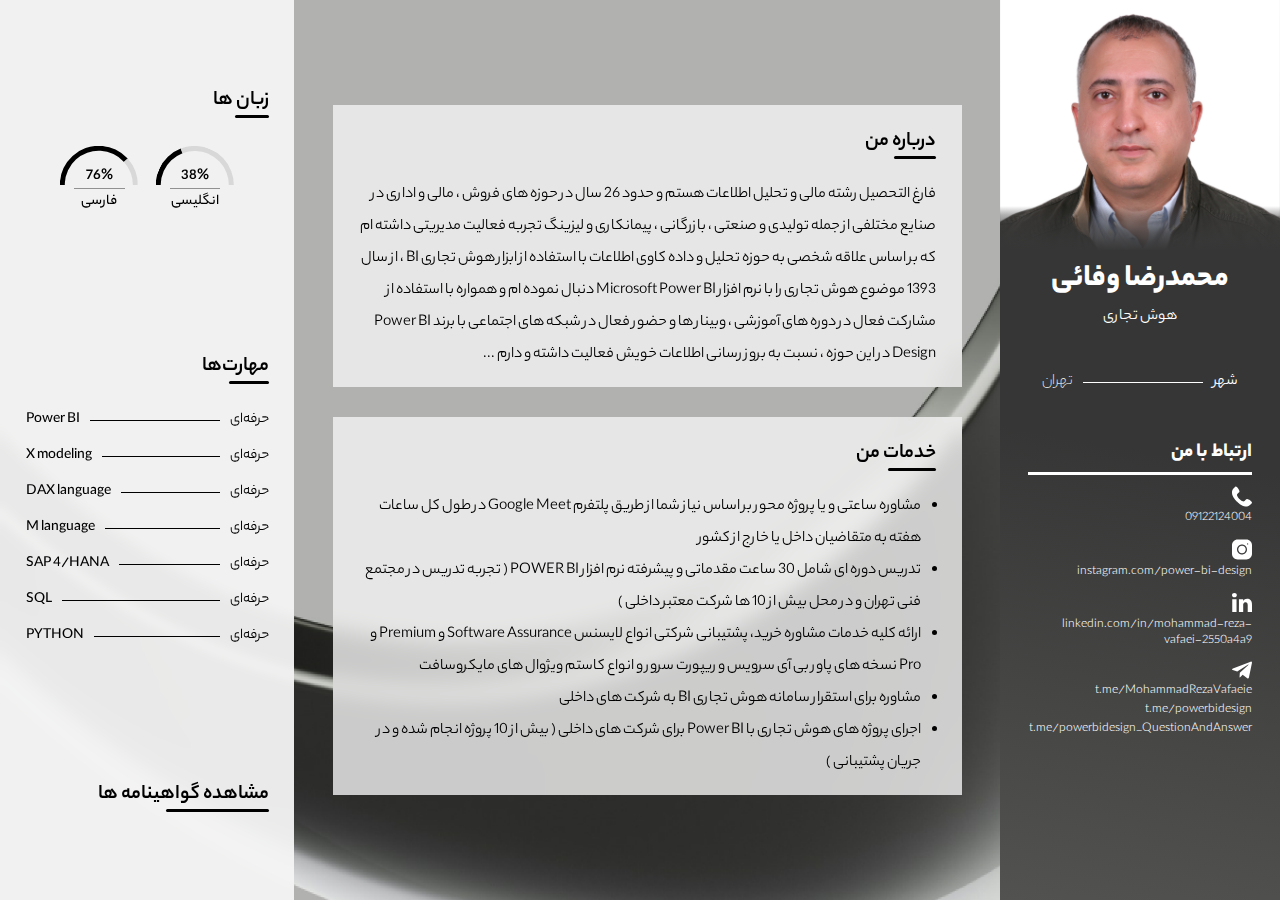
==== aboutMe.html @ 7fb60a0d "add certificates page" ====
<!DOCTYPE html>
<html lang="fa-IR" dir="rtl">

<head>
    <meta charset="UTF-8">
    <meta name="viewport" content="width=device-width, initial-scale=1.0">
    <title>Resume</title>
    <link rel="stylesheet" href="/assets/css/main.min.css">
    <script src="https://cdnjs.cloudflare.com/ajax/libs/jquery/3.2.1/jquery.min.js"></script>
</head>

<script>
    $(document).ready(function () {
        $(".progress").each(function () {
            var $bar = $(this).find(".bar");
            var $val = $(this).find("span");
            var perc = parseInt($val.text(), 10);

            $({ p: 0 }).animate({ p: perc }, {
                duration: 1000,
                easing: "swing",
                step: function (p) {
                    $bar.css({
                        transform: "rotate(" + (45 + (p * 1.8)) + "deg)", // 100%=180° so: ° = % * 1.8
                        // 45 is to add the needed rotation to have the green borders at the bottom
                    });
                    $val.text(p | 0);
                }
            });
        });
    });
</script>

<body class="resumeBody">
    <section class="personal">
        <div class="personal__image">
            <div class="imageShade"></div>
        </div>
        <div class="personal__body">
            <div class="personal__name">
                <h1>محمدرضا وفائی</h1>
                <p>هوش تجاری</p>
            </div>
            <div class="personal__info">
                <div>
                    <p>شهر</p>
                    <div class="devider"></div>
                    <p class="font-thin">تهران</p>
                </div>
                <!-- <div>
                    <p>سن</p>
                    <div class="devider"></div>
                    <p class="font-thin">47</p>
                </div> -->
            </div>
            <div class="personal__skills">
                <h3 class="titles">مهارت‌ها</h3>
                <div class="personal__skills__items">
                    <div class="personal__skills__skill">
                        <p>حرفه‌ای</p>
                        <div class="devider"></div>
                        <p class="font-medium">Power BI</p>
                    </div>
                    <div class="personal__skills__skill">
                        <p>حرفه‌ای</p>
                        <div class="devider"></div>
                        <p class="font-medium">X modeling</p>
                    </div>
                    <div class="personal__skills__skill">
                        <p>حرفه‌ای</p>
                        <div class="devider"></div>
                        <p class="font-medium">DAX language</p>
                    </div>
                    <div class="personal__skills__skill">
                        <p>حرفه‌ای</p>
                        <div class="devider"></div>
                        <p class="font-medium">M language</p>
                    </div>
                    <div class="personal__skills__skill">
                        <p>حرفه‌ای</p>
                        <div class="devider"></div>
                        <p class="font-medium">SAP 4/HANA</p>
                    </div>
                    <div class="personal__skills__skill">
                        <p>حرفه‌ای</p>
                        <div class="devider"></div>
                        <p class="font-medium">SQL</p>
                    </div>
                    <div class="personal__skills__skill">
                        <p>حرفه‌ای</p>
                        <div class="devider"></div>
                        <p class="font-medium">PYTHON</p>
                    </div>
                </div>
            </div>
            <div class="personal__contact">
                <h2>ارتباط با من</h2>
                <div class="personal__contact__devider"></div>
                <div class="personal__contact__contents">
                    <div>
                        <svg xmlns="http://www.w3.org/2000/svg" fill="none" height="23" viewBox="0 0 23 23" width="23">
                            <path
                                d="m17.5627 14.359c-1.5833-.144-2.4469 2.0155-3.5984 2.5914-1.8711 1.0078-5.32555-2.5914-5.32555-2.5914s-3.59837-3.4553-2.73476-5.32684c.71967-1.15175 2.87869-2.01556 2.73476-3.59921-.14394-1.43968-3.3105-6.62253-4.89379-5.182846-3.454436 3.167296-3.74230551 4.463006-3.74230551 7.054436-.14393449 4.46296 5.61346551 10.07776 5.61346551 10.07776.57574.5759 5.61348 5.7587 10.07548 5.6148 2.5908 0 3.8862-.288 7.0528-3.7432 1.4393-1.5837-3.5984-4.751-5.1817-4.8949z"
                                fill="#fff" />
                        </svg>
                        <a href="#">09122124004</a>
                    </div>
                    <div>
                        <svg xmlns="http://www.w3.org/2000/svg" fill="none" height="25" viewBox="0 0 25 25" width="25">
                            <g fill="#fff">
                                <path
                                    d="m15.8146 9.18543c1.8305 1.83057 1.8305 4.79857 0 6.62917-1.8306 1.8305-4.7986 1.8305-6.62917 0-1.83057-1.8306-1.83057-4.7986 0-6.62917s4.79857-1.83057 6.62917 0z" />
                                <path
                                    d="m17.9687 0h-10.93745c-3.87727 0-7.03125 3.15398-7.03125 7.03125v10.93745c0 3.8773 3.15398 7.0313 7.03125 7.0313h10.93745c3.8773 0 7.0313-3.154 7.0313-7.0313v-10.93745c0-3.87727-3.154-7.03125-7.0313-7.03125zm-5.4687 18.75c-3.4462 0-6.25-2.803-6.25-6.25 0-3.44695 2.8038-6.25 6.25-6.25s6.25 2.80305 6.25 6.25c0 3.447-2.8038 6.25-6.25 6.25zm7.0312-12.5c-.4314 0-.7812-.34981-.7812-.78125 0-.43154.3498-.78125.7812-.78125.4315 0 .7813.34971.7813.78125 0 .43144-.3498.78125-.7813.78125z" />
                            </g>
                        </svg>
                        <a href="instagram.com/power-bi-design">instagram.com/power-bi-design</a>
                    </div>
                    <div>
                        <svg xmlns="http://www.w3.org/2000/svg" width="26" height="25" viewBox="0 0 26 25" fill="none">
                            <path
                                d="M0 2.90404C0 2.06227 0.292801 1.36783 0.878378 0.820707C1.46396 0.273561 2.22523 0 3.16216 0C4.08238 0 4.82689 0.269343 5.39575 0.808081C5.98133 1.36364 6.27413 2.08753 6.27413 2.9798C6.27413 3.78788 5.98971 4.46126 5.42085 5C4.83527 5.55556 4.06564 5.83333 3.11197 5.83333H3.08687C2.16666 5.83333 1.42214 5.55556 0.853282 5C0.284419 4.44444 0 3.74578 0 2.90404ZM0.326255 25V8.13131H5.89768V25H0.326255ZM8.98456 25H14.556V15.5808C14.556 14.9916 14.6229 14.537 14.7568 14.2172C14.991 13.6448 15.3465 13.1608 15.8234 12.7652C16.3002 12.3695 16.8983 12.1717 17.6178 12.1717C19.4916 12.1717 20.4286 13.4428 20.4286 15.9848V25H26V15.3283C26 12.8367 25.4144 10.947 24.2432 9.65909C23.0721 8.37121 21.5245 7.72727 19.6004 7.72727C17.4421 7.72727 15.7606 8.66162 14.556 10.5303V10.5808H14.5309L14.556 10.5303V8.13131H8.98456C9.01801 8.67003 9.03475 10.3451 9.03475 13.1566C9.03475 15.968 9.01801 19.9158 8.98456 25Z"
                                fill="white" />
                        </svg>
                        <a
                            href="linkedin.com/in/mohammad-reza-vafaei-2550a4a9">linkedin.com/in/mohammad-reza-vafaei-2550a4a9</a>
                    </div>
                    <div>
                        <svg xmlns="http://www.w3.org/2000/svg" width="26" height="22" viewBox="0 0 26 22" fill="none">
                            <path
                                d="M24.245 0.144655L1.21404 9.1051C-0.357732 9.74205 -0.348639 10.6267 0.925665 11.0212L6.83864 12.8822L20.5196 4.17338C21.1664 3.77628 21.7575 3.9899 21.2717 4.42501L10.1874 14.5178H10.1848L10.1874 14.5191L9.77955 20.6684C10.3771 20.6684 10.6408 20.3918 10.9759 20.0655L13.848 17.2477L19.822 21.6998C20.9235 22.3118 21.7146 21.9973 21.9887 20.671L25.9103 2.02403C26.3117 0.400219 25.2959 -0.335018 24.245 0.144655Z"
                                fill="white" />
                        </svg>
                        <a href="t.me/MohammadRezaVafaeie">t.me/MohammadRezaVafaeie</a>
                        <a href="t.me/powerbidesign">t.me/powerbidesign</a>
                        <a href="t.me/powerbidesign_QuestionAndAnswer">t.me/powerbidesign_QuestionAndAnswer</a>
                    </div>
                </div>
            </div>
        </div>
    </section>


    <section class="aboutBox">
        <div class="aboutBox__langs" id="mobileAboutLang">
            <h3 class="titles">زبان ها</h3>
            <div class="aboutBox__langs__diagram">
                <div class="progress">
                    <div class="barOverflow">
                        <div class="bar"></div>
                    </div>
                    <span>100</span>%
                    <div class="language">
                        <div class="devider"></div>
                        <p>فارسی</p>
                    </div>
                </div>
                <div class="progress">
                    <div class="barOverflow">
                        <div class="bar"></div>
                    </div>
                    <span>50</span>%
                    <div class="language">
                        <div class="devider"></div>
                        <p>انگلیسی</p>
                    </div>
                </div>
            </div>
        </div>
        <div class="aboutBox__aboutMe">
            <h3 class="titles">درباره من</h3>
            <p>فارغ التحصیل رشته مالی و تحلیل اطلاعات هستم و حدود 26 سال در حوزه های فروش ، مالی و اداری در صنایع مختلفی
                از جمله تولیدی و صنعتی ، بازرگانی ، پیمانکاری و لیزینگ تجربه فعالیت مدیریتی داشته ام که بر اساس علاقه
                شخصی به حوزه تحلیل و داده کاوی اطلاعات با استفاده از ابزار هوش تجاری BI ، از سال 1393 موضوع هوش تجاری را
                با نرم افزار Microsoft Power BI دنبال نموده ام و همواره با استفاده از مشارکت فعال در دوره های آموزشی ،
                وبینار ها و حضور فعال در شبکه های اجتماعی با برند Power BI Design در این حوزه ، نسبت به بروز رسانی
                اطلاعات خویش فعالیت داشته و دارم ...</p>
        </div>
        <div class="aboutBox__services">
            <h3 class="titles">خدمات من</h3>
            <ul>
                <li> مشاوره ساعتی و یا پروژه محور بر اساس نیاز شما از طریق پلتفرم Google Meet در طول کل ساعات هفته به
                    متقاضیان داخل یا خارج از کشور</li>
                <li>تدریس دوره ای شامل 30 ساعت مقدماتی و پیشرفته نرم افزار POWER BI ( تجربه تدریس در مجتمع فنی تهران و
                    در محل بیش از 10 ها شرکت معتبر داخلی )</li>
                <li>ارائه کلیه خدمات مشاوره خرید، پشتیبانی شرکتی انواع لایسنس Software Assurance و Premium و Pro نسخه
                    های پاور بی آی سرویس و ریپورت سرور و انواع کاستم ویژوال های مایکروسافت</li>
                <li>مشاوره برای استقرار سامانه هوش تجاری BI به شرکت های داخلی</li>
                <li> اجرای پروژه های هوش تجاری با Power BI برای شرکت های داخلی ( بیش از 10 پروژه انجام شده و در جریان
                    پشتیبانی )</li>
            </ul>

        </div>

        <div class="aboutBox__langs">
            <h3 class="titles">زبان ها</h3>
            <div class="aboutBox__langs__diagram">
                <div class="progress">
                    <div class="barOverflow">
                        <div class="bar"></div>
                    </div>
                    <span>100</span>%
                    <div class="language">
                        <div class="devider"></div>
                        <p>فارسی</p>
                    </div>
                </div>
                <div class="progress">
                    <div class="barOverflow">
                        <div class="bar"></div>
                    </div>
                    <span>50</span>%
                    <div class="language">
                        <div class="devider"></div>
                        <p>انگلیسی</p>
                    </div>
                </div>
            </div>
            <h3 class="titles certificates"><a href="/certificates.html">مشاهده گواهینامه ها </a></h3>
        </div>
    </section>

    <section class="leftBox">
        <div class="leftBox__langs">
            <h3 class="titles">زبان ها</h3>
            <div class="leftBox__langs__diagram">
                <div class="progress">
                    <div class="barOverflow">
                        <div class="bar"></div>
                    </div>
                    <span>100</span>%
                    <div class="language">
                        <div class="devider"></div>
                        <p>فارسی</p>
                    </div>
                </div>
                <div class="progress">
                    <div class="barOverflow">
                        <div class="bar"></div>
                    </div>
                    <span>50</span>%
                    <div class="language">
                        <div class="devider"></div>
                        <p>انگلیسی</p>
                    </div>
                </div>
            </div>
        </div>
        <div class="leftBox__skills">
            <h3 class="titles">مهارت‌ها</h3>
            <div class="leftBox__skills__items">
                <div class="leftBox__skills__skill">
                    <p>حرفه‌ای</p>
                    <div class="devider"></div>
                    <p class="font-medium">Power BI</p>
                </div>
                <div class="leftBox__skills__skill">
                    <p>حرفه‌ای</p>
                    <div class="devider"></div>
                    <p class="font-medium">X modeling</p>
                </div>
                <div class="leftBox__skills__skill">
                    <p>حرفه‌ای</p>
                    <div class="devider"></div>
                    <p class="font-medium">DAX language</p>
                </div>
                <div class="leftBox__skills__skill">
                    <p>حرفه‌ای</p>
                    <div class="devider"></div>
                    <p class="font-medium">M language</p>
                </div>
                <div class="leftBox__skills__skill">
                    <p>حرفه‌ای</p>
                    <div class="devider"></div>
                    <p class="font-medium">SAP 4/HANA</p>
                </div>
                <div class="leftBox__skills__skill">
                    <p>حرفه‌ای</p>
                    <div class="devider"></div>
                    <p class="font-medium">SQL</p>
                </div>
                <div class="leftBox__skills__skill">
                    <p>حرفه‌ای</p>
                    <div class="devider"></div>
                    <p class="font-medium">PYTHON</p>
                </div>
            </div>
        </div>
        <div class="leftBox__certificates">
            <h3 class="titles certificates"><a href="/certificates.html">مشاهده گواهینامه ها </a></h3>
        </div>
    </section>

    <section class="mobileFooter">
        <div class="mobileFooter__certificates">
            <h3 class="titles certificates"><a href="/certificates.html">مشاهده گواهینامه ها </a></h3>
        </div>
        <div class="mobileFooter__contact">
            <h2>ارتباط با من</h2>
            <div class="mobileFooter__contact__devider"></div>
            <div class="mobileFooter__contact__contents">
                <div>
                    <svg xmlns="http://www.w3.org/2000/svg" fill="none" height="23" viewBox="0 0 23 23" width="23">
                        <path
                            d="m17.5627 14.359c-1.5833-.144-2.4469 2.0155-3.5984 2.5914-1.8711 1.0078-5.32555-2.5914-5.32555-2.5914s-3.59837-3.4553-2.73476-5.32684c.71967-1.15175 2.87869-2.01556 2.73476-3.59921-.14394-1.43968-3.3105-6.62253-4.89379-5.182846-3.454436 3.167296-3.74230551 4.463006-3.74230551 7.054436-.14393449 4.46296 5.61346551 10.07776 5.61346551 10.07776.57574.5759 5.61348 5.7587 10.07548 5.6148 2.5908 0 3.8862-.288 7.0528-3.7432 1.4393-1.5837-3.5984-4.751-5.1817-4.8949z"
                            fill="#fff" />
                    </svg>
                    <a href="#">09122124004</a>
                </div>
                <div>
                    <svg xmlns="http://www.w3.org/2000/svg" fill="none" height="25" viewBox="0 0 25 25" width="25">
                        <g fill="#fff">
                            <path
                                d="m15.8146 9.18543c1.8305 1.83057 1.8305 4.79857 0 6.62917-1.8306 1.8305-4.7986 1.8305-6.62917 0-1.83057-1.8306-1.83057-4.7986 0-6.62917s4.79857-1.83057 6.62917 0z" />
                            <path
                                d="m17.9687 0h-10.93745c-3.87727 0-7.03125 3.15398-7.03125 7.03125v10.93745c0 3.8773 3.15398 7.0313 7.03125 7.0313h10.93745c3.8773 0 7.0313-3.154 7.0313-7.0313v-10.93745c0-3.87727-3.154-7.03125-7.0313-7.03125zm-5.4687 18.75c-3.4462 0-6.25-2.803-6.25-6.25 0-3.44695 2.8038-6.25 6.25-6.25s6.25 2.80305 6.25 6.25c0 3.447-2.8038 6.25-6.25 6.25zm7.0312-12.5c-.4314 0-.7812-.34981-.7812-.78125 0-.43154.3498-.78125.7812-.78125.4315 0 .7813.34971.7813.78125 0 .43144-.3498.78125-.7813.78125z" />
                        </g>
                    </svg>
                    <a href="instagram.com/power-bi-design">instagram.com/power-bi-design</a>
                </div>
                <div>
                    <svg xmlns="http://www.w3.org/2000/svg" width="26" height="25" viewBox="0 0 26 25" fill="none">
                        <path
                            d="M0 2.90404C0 2.06227 0.292801 1.36783 0.878378 0.820707C1.46396 0.273561 2.22523 0 3.16216 0C4.08238 0 4.82689 0.269343 5.39575 0.808081C5.98133 1.36364 6.27413 2.08753 6.27413 2.9798C6.27413 3.78788 5.98971 4.46126 5.42085 5C4.83527 5.55556 4.06564 5.83333 3.11197 5.83333H3.08687C2.16666 5.83333 1.42214 5.55556 0.853282 5C0.284419 4.44444 0 3.74578 0 2.90404ZM0.326255 25V8.13131H5.89768V25H0.326255ZM8.98456 25H14.556V15.5808C14.556 14.9916 14.6229 14.537 14.7568 14.2172C14.991 13.6448 15.3465 13.1608 15.8234 12.7652C16.3002 12.3695 16.8983 12.1717 17.6178 12.1717C19.4916 12.1717 20.4286 13.4428 20.4286 15.9848V25H26V15.3283C26 12.8367 25.4144 10.947 24.2432 9.65909C23.0721 8.37121 21.5245 7.72727 19.6004 7.72727C17.4421 7.72727 15.7606 8.66162 14.556 10.5303V10.5808H14.5309L14.556 10.5303V8.13131H8.98456C9.01801 8.67003 9.03475 10.3451 9.03475 13.1566C9.03475 15.968 9.01801 19.9158 8.98456 25Z"
                            fill="white" />
                    </svg>
                    <a
                        href="linkedin.com/in/mohammad-reza-vafaei-2550a4a9">linkedin.com/in/mohammad-reza-vafaei-2550a4a9</a>
                </div>
                <div>
                    <svg xmlns="http://www.w3.org/2000/svg" width="26" height="22" viewBox="0 0 26 22" fill="none">
                        <path
                            d="M24.245 0.144655L1.21404 9.1051C-0.357732 9.74205 -0.348639 10.6267 0.925665 11.0212L6.83864 12.8822L20.5196 4.17338C21.1664 3.77628 21.7575 3.9899 21.2717 4.42501L10.1874 14.5178H10.1848L10.1874 14.5191L9.77955 20.6684C10.3771 20.6684 10.6408 20.3918 10.9759 20.0655L13.848 17.2477L19.822 21.6998C20.9235 22.3118 21.7146 21.9973 21.9887 20.671L25.9103 2.02403C26.3117 0.400219 25.2959 -0.335018 24.245 0.144655Z"
                            fill="white" />
                    </svg>
                    <a href="t.me/MohammadRezaVafaeie">t.me/MohammadRezaVafaeie</a>
                    <a href="t.me/powerbidesign">t.me/powerbidesign</a>
                    <a href="t.me/powerbidesign_QuestionAndAnswer">t.me/powerbidesign_QuestionAndAnswer</a>
                </div>
            </div>
        </div>
    </section>
</body>

</html>
---- assets/css/main.min.css ----
body {
  margin: 0;
  font-family: Arial, Helvetica, sans-serif;
  background-color: #F6F6F6;
}

a {
  display: inline-block;
  text-decoration: none;
  color: inherit;
}

* {
  -webkit-box-sizing: border-box;
          box-sizing: border-box;
  scroll-behavior: smooth;
}

.resumeBody {
  display: -webkit-box;
  display: -ms-flexbox;
  display: flex;
  -webkit-box-pack: justify;
      -ms-flex-pack: justify;
          justify-content: space-between;
  min-height: 100vh;
  font-family: regular;
  background-image: url("/assets/images/resume/bgResume.png");
  background-size: cover;
  background-position-x: left;
}
@media screen and (max-width: 1100px) {
  .resumeBody {
    background-image: url("/assets/images/resume/tabletBG.png");
    height: unset;
  }
}
@media screen and (max-width: 780px) {
  .resumeBody {
    -webkit-box-orient: vertical;
    -webkit-box-direction: normal;
        -ms-flex-direction: column;
            flex-direction: column;
  }
}
.resumeBody h1 {
  font-family: heavy;
}
.resumeBody h2 {
  font-family: heavy;
}
.resumeBody h3 {
  font-family: bold;
  font-size: 1.3rem !important;
}
.resumeBody .titles {
  position: relative;
  margin-bottom: 25px;
  font-size: 1.3rem !important;
}
.resumeBody .titles::after {
  content: "";
  height: 3px;
  border-radius: 20px;
  width: 60%;
  position: absolute;
  bottom: -1px;
  right: 0;
  background-color: black;
}

.font-hairline {
  font-family: hairline;
}

.font-thin {
  font-family: thin;
}

.font-light {
  font-family: light;
}

.font-regular {
  font-family: regular;
}

.font-medium {
  font-family: medium;
}

.font-bold {
  font-family: bold;
}

.font-heavy {
  font-family: heavy;
}

.font-fat {
  font-family: fat;
}

@font-face {
  font-family: hairline;
  src: url("/assets/fonts/YekanBakh-Hairline.ttf");
}
@font-face {
  font-family: thin;
  src: url("/assets/fonts/YekanBakh-Thin.ttf");
}
@font-face {
  font-family: light;
  src: url("/assets/fonts/YekanBakh-Light.ttf");
}
@font-face {
  font-family: regular;
  src: url("/assets/fonts/YekanBakh-Regular.ttf");
}
@font-face {
  font-family: medium;
  src: url("/assets/fonts/YekanBakh-Medium.ttf");
}
@font-face {
  font-family: bold;
  src: url("/assets/fonts/YekanBakh-Bold.ttf");
}
@font-face {
  font-family: heavy;
  src: url("/assets/fonts/YekanBakh-Heavy.ttf");
}
@font-face {
  font-family: fat;
  src: url("/assets/fonts/YekanBakh-Fat.ttf");
}
.header {
  display: -webkit-box;
  display: -ms-flexbox;
  display: flex;
  -webkit-box-align: center;
      -ms-flex-align: center;
          align-items: center;
  -webkit-box-pack: start;
      -ms-flex-pack: start;
          justify-content: flex-start;
  padding: 10px 4%;
  background-color: white;
  -webkit-box-shadow: 0 0px 9px rgba(0, 0, 0, 0.27);
          box-shadow: 0 0px 9px rgba(0, 0, 0, 0.27);
  position: absolute;
  top: 0;
  width: 100%;
}
@media screen and (max-width: 600px) {
  .header {
    -webkit-box-pack: justify;
        -ms-flex-pack: justify;
            justify-content: space-between;
  }
}
.header__logo {
  display: -webkit-box;
  display: -ms-flexbox;
  display: flex;
  -webkit-box-align: center;
      -ms-flex-align: center;
          align-items: center;
  -webkit-box-pack: center;
      -ms-flex-pack: center;
          justify-content: center;
  padding: 0;
  padding-right: 25px;
  border-right: 1px solid #8E8E8E;
}
@media screen and (max-width: 600px) {
  .header__logo {
    border-right: none;
  }
}
.header__logo img {
  max-width: 50px;
}
@media screen and (max-width: 1024px) {
  .header__logo img {
    max-width: 45px;
  }
}
@media screen and (max-width: 600px) {
  .header__logo img {
    max-width: 40px;
  }
}
.header__logo p {
  margin: 0;
  font-weight: bolder;
  color: #787878;
  font-size: 18px;
}
@media screen and (max-width: 1024px) {
  .header__logo p {
    font-size: 16px;
  }
}
@media screen and (max-width: 600px) {
  .header__logo p {
    font-size: 15px;
  }
}
.header__nav {
  display: -webkit-box;
  display: -ms-flexbox;
  display: flex;
  -webkit-box-align: center;
      -ms-flex-align: center;
          align-items: center;
  -webkit-box-pack: center;
      -ms-flex-pack: center;
          justify-content: center;
  gap: 20px;
  padding: 0 25px;
}
@media screen and (max-width: 600px) {
  .header__nav {
    padding: 0;
  }
}

.slider {
  background-image: url("/assets/images/BG.png");
  background-size: cover;
  height: 75vh;
  width: 100%;
  display: -webkit-box;
  display: -ms-flexbox;
  display: flex;
  -webkit-box-align: center;
      -ms-flex-align: center;
          align-items: center;
  -webkit-box-pack: start;
      -ms-flex-pack: start;
          justify-content: flex-start;
  padding: 4%;
  margin-top: 70px;
}
@media screen and (max-width: 1024px) {
  .slider {
    margin-top: 65px;
    background-position: center;
  }
}
@media screen and (max-width: 600px) {
  .slider {
    margin-top: 60px;
    background-position: calc(55% - 20px);
  }
}
.slider__text {
  width: 45%;
}
@media screen and (max-width: 1024px) {
  .slider__text {
    width: 53%;
  }
}
@media screen and (max-width: 600px) {
  .slider__text {
    width: 65%;
  }
}
.slider__text h1 {
  font-size: 45px;
  margin: 0;
}
@media screen and (max-width: 1024px) {
  .slider__text h1 {
    font-size: 35px;
  }
}
@media screen and (max-width: 600px) {
  .slider__text h1 {
    font-size: 25px;
  }
}
.slider__text p {
  line-height: 1.7;
  font-weight: lighter;
  font-size: 18px;
}
@media screen and (max-width: 1024px) {
  .slider__text p {
    font-size: 16px;
  }
}
@media screen and (max-width: 600px) {
  .slider__text p {
    font-size: 15px;
    line-height: 1.5;
  }
}

.navbar {
  display: -webkit-box;
  display: -ms-flexbox;
  display: flex;
  -webkit-box-align: center;
      -ms-flex-align: center;
          align-items: center;
  -webkit-box-pack: justify;
      -ms-flex-pack: justify;
          justify-content: space-between;
  padding: 0 4%;
  font-size: 14px;
  background-color: white;
  -webkit-box-shadow: 0 3px 12px -2px rgba(0, 0, 0, 0.27);
          box-shadow: 0 3px 12px -2px rgba(0, 0, 0, 0.27);
  position: sticky;
  top: 0;
  width: 100%;
  overflow-x: scroll;
  overflow-y: hidden;
  gap: 25px;
  z-index: 4;
}
@media screen and (max-width: 1024px) {
  .navbar {
    -webkit-box-pack: start;
        -ms-flex-pack: start;
            justify-content: flex-start;
  }
}
@media screen and (max-width: 600px) {
  .navbar {
    display: none;
  }
}
.navbar a {
  padding: 20px 0;
  position: relative;
  display: -webkit-box;
  display: -ms-flexbox;
  display: flex;
  -webkit-box-align: center;
      -ms-flex-align: center;
          align-items: center;
  -webkit-box-pack: center;
      -ms-flex-pack: center;
          justify-content: center;
  cursor: pointer;
  -webkit-transition: 300ms;
  transition: 300ms;
  -ms-flex-negative: 0;
      flex-shrink: 0;
}
.navbar a:hover {
  -webkit-transform: scale(1.03);
          transform: scale(1.03);
  -webkit-transition: 300ms;
  transition: 300ms;
}

@media screen and (max-width: 600px) {
  .activeNav {
    padding-left: 8px !important;
    font-weight: 600;
    position: relative;
    display: -webkit-box;
    display: -ms-flexbox;
    display: flex;
    -webkit-box-align: center;
        -ms-flex-align: center;
            align-items: center;
    -webkit-box-sizing: content-box;
            box-sizing: content-box;
  }
}
.activeNav::before {
  content: "";
  height: 4px;
  width: 100%;
  position: absolute;
  bottom: 0;
  background-color: #966244;
  border-radius: 100px;
  -webkit-animation: underline 300ms forwards;
          animation: underline 300ms forwards;
}
@media screen and (max-width: 600px) {
  .activeNav::before {
    bottom: unset;
    width: 3px !important;
    height: 100%;
    left: 0;
  }
}

@-webkit-keyframes underline {
  0% {
    width: 0;
  }
  100% {
    width: 100%;
  }
}

@keyframes underline {
  0% {
    width: 0;
  }
  100% {
    width: 100%;
  }
}
.dnone {
  display: none;
}

.cardsSection__title {
  padding: 3% 4.5%;
  font-size: 30px;
  padding-top: 80px;
  padding-bottom: 0px;
}
@media screen and (max-width: 1024px) {
  .cardsSection__title {
    font-size: 30px;
  }
}
@media screen and (max-width: 600px) {
  .cardsSection__title {
    font-size: 22px;
    padding-top: 90px;
  }
}
.cardsSection__cards {
  display: -webkit-box;
  display: -ms-flexbox;
  display: flex;
  -webkit-box-align: center;
      -ms-flex-align: center;
          align-items: center;
  gap: 20px;
  overflow-x: scroll;
  width: 100%;
  padding: 5px 0;
  -webkit-box-sizing: content-box;
          box-sizing: content-box;
  -webkit-box-align: stretch;
      -ms-flex-align: stretch;
          align-items: stretch;
}
@media screen and (max-width: 600px) {
  .cardsSection__cards {
    gap: 10px;
    margin-bottom: -20px;
  }
}
.cardsSection:first-child {
  margin-top: -70px;
}

.arrows {
  display: -webkit-box;
  display: -ms-flexbox;
  display: flex;
  -webkit-box-align: center;
      -ms-flex-align: center;
          align-items: center;
  padding: 30px 4.5%;
  padding-bottom: 0;
  gap: 15px;
}
.arrows__prev {
  padding: 10px;
  display: -webkit-box;
  display: -ms-flexbox;
  display: flex;
  -webkit-box-align: center;
      -ms-flex-align: center;
          align-items: center;
  -webkit-box-pack: center;
      -ms-flex-pack: center;
          justify-content: center;
  width: 50px;
  border: 2px solid #0067B8;
  cursor: pointer;
  -webkit-transition: 300ms;
  transition: 300ms;
  aspect-ratio: 1/1;
  border-radius: 50%;
}
.arrows__prev:hover {
  background-color: #0067B8;
  -webkit-transition: 300ms;
  transition: 300ms;
}
.arrows__prev:hover path {
  stroke: white;
}
.arrows__next {
  padding: 10px;
  width: 50px;
  display: -webkit-box;
  display: -ms-flexbox;
  display: flex;
  -webkit-box-align: center;
      -ms-flex-align: center;
          align-items: center;
  -webkit-box-pack: center;
      -ms-flex-pack: center;
          justify-content: center;
  border: 2px solid #0067B8;
  cursor: pointer;
  -webkit-transition: 300ms;
  transition: 300ms;
  aspect-ratio: 1/1;
  border-radius: 50%;
}
.arrows__next:hover {
  background-color: #0067B8;
  -webkit-transition: 300ms;
  transition: 300ms;
}
.arrows__next:hover path {
  stroke: white;
}

.disabled {
  pointer-events: none;
  opacity: 0.5;
}

.cardsSection__cards__card {
  -ms-flex-negative: 0;
      flex-shrink: 0;
  border-radius: 43px;
  -webkit-box-shadow: 0 0 8px rgba(0, 0, 0, 0.23);
          box-shadow: 0 0 8px rgba(0, 0, 0, 0.23);
  padding: 10px;
  background-color: white;
  display: -webkit-box;
  display: -ms-flexbox;
  display: flex;
  -webkit-box-orient: vertical;
  -webkit-box-direction: normal;
      -ms-flex-direction: column;
          flex-direction: column;
  -webkit-box-align: center;
      -ms-flex-align: center;
          align-items: center;
  -webkit-box-pack: justify;
      -ms-flex-pack: justify;
          justify-content: space-between;
  width: 29%;
  min-width: 330px;
  cursor: pointer;
}
@media screen and (max-width: 600px) {
  .cardsSection__cards__card {
    -webkit-box-shadow: 0 0 5px rgba(0, 0, 0, 0.23);
            box-shadow: 0 0 5px rgba(0, 0, 0, 0.23);
    border-radius: 40px;
    -webkit-transition: 600ms;
    transition: 600ms;
  }
}
.cardsSection__cards__card:hover {
  -webkit-box-shadow: 0 0 5px rgba(0, 0, 0, 0.43);
          box-shadow: 0 0 5px rgba(0, 0, 0, 0.43);
  -webkit-transition: 600ms;
  transition: 600ms;
}
.cardsSection__cards__card:hover .cardsSection__cards__card__image img {
  -webkit-transform: scale(1.05);
          transform: scale(1.05);
  -webkit-transition: 600ms;
  transition: 600ms;
}
.cardsSection__cards__card__image {
  background-color: #D9D9D9;
  border-radius: 32.5px;
  width: 100%;
  height: 210px;
  display: -webkit-box;
  display: -ms-flexbox;
  display: flex;
  -webkit-box-align: center;
      -ms-flex-align: center;
          align-items: center;
  -webkit-box-pack: center;
      -ms-flex-pack: center;
          justify-content: center;
  overflow: hidden;
}
@media screen and (max-width: 600px) {
  .cardsSection__cards__card__image {
    border-radius: 29.5;
  }
}
.cardsSection__cards__card__image img {
  min-height: 100%;
  min-width: 100%;
  -webkit-transition: 600ms;
  transition: 600ms;
}
.cardsSection__cards__card:first-child {
  margin-left: 4%;
}
.cardsSection__cards__card:last-child {
  margin-right: 4%;
}
.cardsSection__cards__card__about {
  padding: 0 15px;
}
.cardsSection__cards__card__about__title {
  font-size: 25px;
  font-weight: normal;
  margin-bottom: 0;
  font-weight: 600;
}
@media screen and (max-width: 1024px) {
  .cardsSection__cards__card__about__title {
    font-size: 22px;
  }
}
@media screen and (max-width: 600px) {
  .cardsSection__cards__card__about__title {
    font-size: 20px;
  }
}
.cardsSection__cards__card__about__desc {
  font-size: 15px;
  line-height: 1.5;
}
.cardsSection__cards__card__more {
  display: -webkit-box;
  display: -ms-flexbox;
  display: flex;
  width: 100%;
  -webkit-box-align: center;
      -ms-flex-align: center;
          align-items: center;
  -webkit-box-pack: start;
      -ms-flex-pack: start;
          justify-content: flex-start;
  gap: 5px;
  padding: 0 15px;
}
.cardsSection__cards__card__more:hover .cardsSection__cards__card__more__svg {
  background-color: #005392;
}
.cardsSection__cards__card__more:hover .cardsSection__cards__card__more__text {
  color: #005392;
}
.cardsSection__cards__card__more__svg {
  background-color: #0067B8;
  padding: 2px 7px;
  border-radius: 8px;
}
.cardsSection__cards__card__more__text {
  color: #0067B8;
  font-size: 14px;
}

.mobileNav {
  width: 100%;
  position: sticky;
  top: 0;
  z-index: 4;
}
@media screen and (min-width: 600px) {
  .mobileNav {
    display: none;
  }
}
.mobileNav__mainBox {
  display: -webkit-box;
  display: -ms-flexbox;
  display: flex;
  -webkit-box-align: center;
      -ms-flex-align: center;
          align-items: center;
  -webkit-box-pack: justify;
      -ms-flex-pack: justify;
          justify-content: space-between;
  color: #0067B8;
  padding: 0 4%;
  background-color: white;
  -webkit-box-shadow: 0 3px 12px -2px rgba(0, 0, 0, 0.27);
          box-shadow: 0 3px 12px -2px rgba(0, 0, 0, 0.27);
  position: relative;
  width: 100%;
}
.mobileNav #openSvg {
  cursor: pointer;
  -webkit-transition: 300ms;
  transition: 300ms;
}
.mobileNav__menu {
  background-color: white;
  -webkit-box-shadow: 0px 4px 10px rgba(0, 0, 0, 0.1);
          box-shadow: 0px 4px 10px rgba(0, 0, 0, 0.1);
  display: -webkit-box;
  display: -ms-flexbox;
  display: flex;
  -webkit-box-orient: vertical;
  -webkit-box-direction: normal;
      -ms-flex-direction: column;
          flex-direction: column;
  gap: 10px;
  color: #0067B8;
  overflow-y: scroll;
  overflow-x: hidden;
}
.mobileNav__menu a {
  padding: 5px 0;
  cursor: pointer;
}

.close .mobileNav__menu {
  height: 0;
  padding: 0 4%;
  -webkit-transition: 300ms;
  transition: 300ms;
}
.close #openSvg {
  -webkit-transform: rotate(0);
          transform: rotate(0);
  -webkit-transition: 300ms;
  transition: 300ms;
}

.open .mobileNav__menu {
  padding: 4%;
  height: unset;
  max-height: 225px;
  -webkit-transition: 300ms;
  transition: 300ms;
}
.open #openSvg {
  -webkit-transform: rotateX(180deg);
          transform: rotateX(180deg);
  -webkit-transition: 300ms;
  transition: 300ms;
}

.dnone {
  display: none;
}

.personal {
  background: linear-gradient(-170deg, #363636 50%, #525250);
  display: -webkit-box;
  display: -ms-flexbox;
  display: flex;
  -webkit-box-orient: vertical;
  -webkit-box-direction: normal;
      -ms-flex-direction: column;
          flex-direction: column;
  -webkit-box-align: center;
      -ms-flex-align: center;
          align-items: center;
  color: white;
  gap: 25px;
  width: 21%;
  min-width: 280px;
}
@media screen and (max-width: 1100px) {
  .personal {
    width: 25%;
    min-width: 300px;
  }
}
@media screen and (max-width: 780px) {
  .personal {
    width: 100%;
  }
}
.personal__body {
  display: -webkit-box;
  display: -ms-flexbox;
  display: flex;
  -webkit-box-orient: vertical;
  -webkit-box-direction: normal;
      -ms-flex-direction: column;
          flex-direction: column;
  -webkit-box-align: center;
      -ms-flex-align: center;
          align-items: center;
  height: 100%;
  width: 100%;
  -webkit-box-pack: start;
      -ms-flex-pack: start;
          justify-content: flex-start;
  gap: 40px;
  padding-bottom: 10px;
}
@media screen and (max-width: 1100px) {
  .personal__body {
    padding-bottom: 50px;
  }
}
.personal__image {
  width: 100%;
  aspect-ratio: 1.12/1;
  background-image: url("/assets/images/resume/MrVafaei.jpg");
  background-position-y: -20px;
  background-size: 100%;
  display: -webkit-box;
  display: -ms-flexbox;
  display: flex;
  -webkit-box-align: end;
      -ms-flex-align: end;
          align-items: flex-end;
}
@media screen and (max-width: 780px) {
  .personal__image {
    background-size: 100%;
    background-attachment: fixed;
  }
}
.personal__image .imageShade {
  height: 18%;
  width: 100%;
  margin-bottom: -1px;
  background: -webkit-gradient(linear, left top, left bottom, from(transparent), color-stop(rgba(55, 55, 55, 0.4)), color-stop(rgba(55, 55, 55, 0.61)), color-stop(rgba(55, 55, 55, 0.8)), color-stop(rgba(55, 55, 55, 0.92)), to(#363636));
  background: linear-gradient(transparent, rgba(55, 55, 55, 0.4), rgba(55, 55, 55, 0.61), rgba(55, 55, 55, 0.8), rgba(55, 55, 55, 0.92), #363636);
}
@media screen and (max-width: 780px) {
  .personal__image .imageShade {
    height: 13%;
  }
}
.personal__name {
  display: -webkit-box;
  display: -ms-flexbox;
  display: flex;
  -webkit-box-orient: vertical;
  -webkit-box-direction: normal;
      -ms-flex-direction: column;
          flex-direction: column;
  -webkit-box-align: center;
      -ms-flex-align: center;
          align-items: center;
  margin-top: -20px;
}
@media screen and (max-width: 780px) {
  .personal__name {
    margin-top: 0;
  }
}
.personal__name p {
  margin: 0;
}
.personal__name h1 {
  margin: 0;
}
@media screen and (max-width: 780px) {
  .personal__name h1 {
    margin-top: 0;
    width: 100%;
    text-align: center;
    padding: 10px;
    background-color: #363636;
  }
}
.personal__info {
  display: -webkit-box;
  display: -ms-flexbox;
  display: flex;
  -webkit-box-orient: vertical;
  -webkit-box-direction: normal;
      -ms-flex-direction: column;
          flex-direction: column;
  -webkit-box-align: center;
      -ms-flex-align: center;
          align-items: center;
  width: 100%;
  gap: 12px;
}
@media screen and (max-width: 780px) {
  .personal__info {
    padding: 10% 0;
    gap: 20px;
  }
}
.personal__info div {
  display: -webkit-box;
  display: -ms-flexbox;
  display: flex;
  -webkit-box-align: center;
      -ms-flex-align: center;
          align-items: center;
  gap: 10px;
  width: 70%;
}
.personal__info div p {
  margin: 0;
}
.personal__info .devider {
  height: 0.5px;
  background-color: white;
  width: 100%;
}
.personal h3 {
  display: inline-block;
}
.personal h3::after {
  background-color: white !important;
}
.personal__skills {
  width: 100%;
  padding: 8%;
}
@media screen and (min-width: 1100px) {
  .personal__skills {
    display: none;
  }
}
@media screen and (max-width: 780px) {
  .personal__skills {
    padding: 0 10%;
    padding-bottom: 10%;
  }
}
.personal__skills__items {
  display: -webkit-box;
  display: -ms-flexbox;
  display: flex;
  -webkit-box-orient: vertical;
  -webkit-box-direction: normal;
      -ms-flex-direction: column;
          flex-direction: column;
  -webkit-box-align: center;
      -ms-flex-align: center;
          align-items: center;
  width: 100%;
  gap: 12px;
}
@media screen and (max-width: 780px) {
  .personal__skills__items {
    gap: 20px;
  }
}
.personal__skills__skill {
  display: -webkit-box;
  display: -ms-flexbox;
  display: flex;
  -webkit-box-align: center;
      -ms-flex-align: center;
          align-items: center;
  gap: 10px;
  width: 100%;
  font-size: 15.6px;
}
.personal__skills__skill p {
  text-wrap: nowrap;
  margin: 0;
}
.personal__skills__skill .devider {
  height: 0.5px;
  background-color: white;
  width: 100%;
}
.personal__contact {
  width: 80%;
}
@media screen and (max-width: 780px) {
  .personal__contact {
    display: none;
  }
}
.personal__contact h2 {
  margin: 3px 0;
  font-size: 20px;
}
.personal__contact__devider {
  height: 3px;
  background-color: white;
  width: 100%;
}
.personal__contact__contents {
  display: -webkit-box;
  display: -ms-flexbox;
  display: flex;
  -webkit-box-orient: vertical;
  -webkit-box-direction: normal;
      -ms-flex-direction: column;
          flex-direction: column;
  gap: 10px;
  padding: 10px 0;
}
.personal__contact__contents svg {
  width: 20px;
}
.personal__contact__contents div {
  display: -webkit-box;
  display: -ms-flexbox;
  display: flex;
  -webkit-box-orient: vertical;
  -webkit-box-direction: normal;
      -ms-flex-direction: column;
          flex-direction: column;
  gap: 3px;
}
.personal__contact__contents div a {
  font-size: 13px;
  font-family: light;
  line-height: 1.2;
}

.leftBox {
  background-color: rgba(244, 244, 244, 0.95);
  -webkit-backdrop-filter: blur(5px);
          backdrop-filter: blur(5px);
  display: -webkit-box;
  display: -ms-flexbox;
  display: flex;
  -webkit-box-orient: vertical;
  -webkit-box-direction: normal;
      -ms-flex-direction: column;
          flex-direction: column;
  -webkit-box-align: center;
      -ms-flex-align: center;
          align-items: center;
  -webkit-box-pack: justify;
      -ms-flex-pack: justify;
          justify-content: space-between;
  min-width: 23%;
  padding: 5% 2%;
}
@media screen and (max-width: 1100px) {
  .leftBox {
    display: none;
  }
}
.leftBox h3 {
  display: inline-block;
}
.leftBox__skills {
  width: 100%;
}
@media screen and (max-width: 1100px) {
  .leftBox__skills {
    display: none;
  }
}
.leftBox__skills__items {
  display: -webkit-box;
  display: -ms-flexbox;
  display: flex;
  -webkit-box-orient: vertical;
  -webkit-box-direction: normal;
      -ms-flex-direction: column;
          flex-direction: column;
  -webkit-box-align: center;
      -ms-flex-align: center;
          align-items: center;
  width: 100%;
  gap: 12px;
}
.leftBox__skills__skill {
  display: -webkit-box;
  display: -ms-flexbox;
  display: flex;
  -webkit-box-align: center;
      -ms-flex-align: center;
          align-items: center;
  gap: 10px;
  width: 100%;
  font-size: 15px;
}
.leftBox__skills__skill p {
  text-wrap: nowrap;
  margin: 0;
}
.leftBox__skills__skill .devider {
  height: 0.5px;
  background-color: black;
  width: 100%;
}
.leftBox__certificates {
  width: 100%;
}
.leftBox__langs {
  width: 100%;
}
.leftBox__langs__diagram {
  display: -webkit-box;
  display: -ms-flexbox;
  display: flex;
  -webkit-box-orient: horizontal;
  -webkit-box-direction: reverse;
      -ms-flex-direction: row-reverse;
          flex-direction: row-reverse;
  width: 100%;
  -webkit-box-align: center;
      -ms-flex-align: center;
          align-items: center;
  -webkit-box-pack: center;
      -ms-flex-pack: center;
          justify-content: center;
  gap: 10px;
}

.progress {
  position: relative;
  width: 32%;
  min-width: 65px;
  max-width: 150px;
  margin: 4px;
  float: left;
  text-align: center;
  font-family: bold;
}
.progress span {
  font-size: 15px;
}
@media screen and (max-width: 1100px) {
  .progress span {
    font-size: 18px;
  }
}
.progress .language {
  display: -webkit-box;
  display: -ms-flexbox;
  display: flex;
  -webkit-box-orient: vertical;
  -webkit-box-direction: normal;
      -ms-flex-direction: column;
          flex-direction: column;
  -webkit-box-align: center;
      -ms-flex-align: center;
          align-items: center;
}
.progress .language p {
  margin: 2px 0;
  font-family: medium;
  font-size: 15px;
}
.progress .devider {
  height: 0.3px;
  opacity: 40%;
  width: 65%;
  margin-top: -2px;
  background-color: black;
}

.barOverflow {
  /* Wraps the rotating .bar */
  position: relative;
  width: 100%;
  aspect-ratio: 2/1;
  /* Half circle (overflow) */
  margin-bottom: -20px;
  /* bring the numbers up */
  overflow: hidden;
}

.bar {
  position: absolute;
  top: 0;
  left: 0;
  width: 100%;
  aspect-ratio: 1/1;
  /* full circle! */
  border-radius: 50%;
  -webkit-box-sizing: border-box;
          box-sizing: border-box;
  border: 5px solid #d8d8d8;
  /* half gray, */
  border-bottom-color: black;
  /* half azure */
  border-right-color: black;
}
@media screen and (max-width: 1100px) {
  .bar {
    border: 5px solid #ffffff;
    border-bottom-color: black;
    /* half azure */
    border-right-color: black;
  }
}

.mobileFooter {
  background: linear-gradient(-50deg, #363636 50%, #525250);
  display: -webkit-box;
  display: -ms-flexbox;
  display: flex;
  -webkit-box-orient: vertical;
  -webkit-box-direction: normal;
      -ms-flex-direction: column;
          flex-direction: column;
  -webkit-box-align: center;
      -ms-flex-align: center;
          align-items: center;
  color: white;
  gap: 25px;
  padding: 5% 8%;
  width: 100%;
}
@media screen and (min-width: 780px) {
  .mobileFooter {
    display: none;
  }
}
.mobileFooter__certificates {
  width: 100%;
}
.mobileFooter__certificates h3 {
  display: inline-block !important;
}
.mobileFooter__certificates h3::after {
  background-color: white !important;
  -webkit-transition: 500ms;
  transition: 500ms;
}
.mobileFooter__contact {
  width: 100%;
}
.mobileFooter__contact h2 {
  margin: 3px 0;
  font-size: 1.3rem;
}
.mobileFooter__contact__devider {
  height: 3px;
  background-color: white;
  width: 100%;
}
.mobileFooter__contact__contents {
  display: -webkit-box;
  display: -ms-flexbox;
  display: flex;
  -webkit-box-orient: vertical;
  -webkit-box-direction: normal;
      -ms-flex-direction: column;
          flex-direction: column;
  gap: 15px;
  padding: 15px 0;
}
.mobileFooter__contact__contents svg {
  width: 20px;
}
.mobileFooter__contact__contents div {
  display: -webkit-box;
  display: -ms-flexbox;
  display: flex;
  -webkit-box-orient: vertical;
  -webkit-box-direction: normal;
      -ms-flex-direction: column;
          flex-direction: column;
  gap: 5px;
}
.mobileFooter__contact__contents div a {
  font-size: 14px;
  font-family: light;
  line-height: 1.2;
}

.certificates {
  cursor: pointer;
}
.certificates::after {
  -webkit-transition: 500ms;
  transition: 500ms;
}
.certificates:hover::after {
  width: 100%;
  -webkit-transition: 500ms;
  transition: 500ms;
}

.aboutBox {
  display: -webkit-box;
  display: -ms-flexbox;
  display: flex;
  -webkit-box-orient: vertical;
  -webkit-box-direction: normal;
      -ms-flex-direction: column;
          flex-direction: column;
  -webkit-box-align: center;
      -ms-flex-align: center;
          align-items: center;
  -webkit-box-pack: center;
      -ms-flex-pack: center;
          justify-content: center;
  gap: 30px;
  -webkit-box-sizing: border-box;
          box-sizing: border-box;
  padding: 4% 3%;
}
@media screen and (max-width: 1100px) {
  .aboutBox {
    -webkit-box-pack: center;
        -ms-flex-pack: center;
            justify-content: center;
    gap: 30px;
  }
}
@media screen and (max-width: 780px) {
  .aboutBox {
    padding: 10% 3%;
    gap: 25px;
    background-image: url("/assets/images/resume/mobileBG.png") !important;
    background-size: cover;
    background-attachment: fixed;
  }
}
.aboutBox #mobileAboutLang {
  display: none;
}
@media screen and (max-width: 780px) {
  .aboutBox #mobileAboutLang {
    display: inline-block;
  }
}
.aboutBox h3 {
  display: inline-block;
  margin-bottom: 5px !important;
}
.aboutBox div {
  background-color: rgba(244, 244, 244, 0.8);
  -webkit-backdrop-filter: blur(10px);
          backdrop-filter: blur(10px);
}
@media screen and (max-width: 780px) {
  .aboutBox div {
    padding: 0 2%;
  }
}
@media screen and (max-width: 400px) {
  .aboutBox div {
    padding: 1%;
  }
}
.aboutBox__aboutMe {
  padding: 0 4% !important;
}
.aboutBox__aboutMe p {
  line-height: 2;
}
@media screen and (max-width: 780px) {
  .aboutBox__aboutMe p {
    line-height: 2.5;
  }
}
.aboutBox__services {
  padding: 0 4% !important;
}
.aboutBox__services ul {
  padding-right: 15px;
  line-height: 2;
}
.aboutBox__langs {
  width: 100%;
  padding: 0 20px 20px !important;
}
@media screen and (min-width: 1100px) {
  .aboutBox__langs {
    display: none;
  }
}
@media screen and (max-width: 780px) {
  .aboutBox__langs {
    display: none;
  }
}
.aboutBox__langs div:not(.devider) {
  background-color: transparent !important;
  -webkit-backdrop-filter: unset !important;
          backdrop-filter: unset !important;
}
.aboutBox__langs__diagram {
  display: -webkit-box;
  display: -ms-flexbox;
  display: flex;
  -webkit-box-orient: horizontal;
  -webkit-box-direction: reverse;
      -ms-flex-direction: row-reverse;
          flex-direction: row-reverse;
  width: 100%;
  -webkit-box-align: center;
      -ms-flex-align: center;
          align-items: center;
  -webkit-box-pack: center;
      -ms-flex-pack: center;
          justify-content: center;
  gap: 10px;
  margin-bottom: 20px;
}

.certificatePage {
  min-height: 100vh;
  font-family: regular;
  background-image: url("/assets/images/resume/bgResume.png");
  background-attachment: fixed;
  background-size: cover;
  background-position-x: left;
  -webkit-backdrop-filter: blur(60px);
          backdrop-filter: blur(60px);
  padding: 40px 0;
}
@media screen and (max-width: 1100px) {
  .certificatePage {
    background-image: url("/assets/images/resume/tabletBG.png");
    height: unset;
  }
}
@media screen and (max-width: 600px) {
  .certificatePage {
    background-image: url("/assets/images/resume/mobileBG.png");
    height: unset;
  }
}
.certificatePage .titles {
  position: relative;
  margin: 0 10%;
  margin-bottom: 25px;
  font-family: medium;
  display: inline-block;
}
.certificatePage .titles::after {
  content: "";
  height: 3px;
  border-radius: 20px;
  width: 60%;
  position: absolute;
  bottom: -1px;
  right: 0;
  background-color: black;
}
.certificatePage__container {
  display: -webkit-box;
  display: -ms-flexbox;
  display: flex;
  -webkit-box-align: stretch;
      -ms-flex-align: stretch;
          align-items: stretch;
  -ms-flex-wrap: wrap;
      flex-wrap: wrap;
  -webkit-box-pack: center;
      -ms-flex-pack: center;
          justify-content: center;
  width: 90%;
  margin: auto;
  gap: 20px;
}
.certificatePage__card {
  -ms-flex-negative: 0;
      flex-shrink: 0;
  -webkit-box-shadow: 0 0 5px rgba(0, 0, 0, 0.2);
          box-shadow: 0 0 5px rgba(0, 0, 0, 0.2);
  padding: 10px;
  background-color: rgba(244, 244, 244, 0.95);
  -webkit-backdrop-filter: blur(5px);
          backdrop-filter: blur(5px);
  display: -webkit-box;
  display: -ms-flexbox;
  display: flex;
  -webkit-box-orient: vertical;
  -webkit-box-direction: normal;
      -ms-flex-direction: column;
          flex-direction: column;
  -webkit-box-align: center;
      -ms-flex-align: center;
          align-items: center;
  -webkit-box-pack: justify;
      -ms-flex-pack: justify;
          justify-content: space-between;
  width: 30%;
  min-width: 300px;
  cursor: pointer;
}
@media screen and (max-width: 600px) {
  .certificatePage__card {
    -webkit-box-shadow: 0 0 5px rgba(0, 0, 0, 0.23);
            box-shadow: 0 0 5px rgba(0, 0, 0, 0.23);
    -webkit-transition: 600ms;
    transition: 600ms;
  }
}
.certificatePage__card:hover {
  -webkit-box-shadow: 0 0 5px rgba(0, 0, 0, 0.43);
          box-shadow: 0 0 5px rgba(0, 0, 0, 0.43);
  -webkit-transition: 600ms;
  transition: 600ms;
}
.certificatePage__card:hover .certificatePage__card__image img {
  -webkit-transform: scale(1.05);
          transform: scale(1.05);
  -webkit-transition: 600ms;
  transition: 600ms;
}
.certificatePage__card__title {
  height: 30%;
  font-family: medium;
  text-align: center;
}
.certificatePage__card__image {
  background-color: #D9D9D9;
  width: 100%;
  height: 70%;
  display: -webkit-box;
  display: -ms-flexbox;
  display: flex;
  -webkit-box-align: center;
      -ms-flex-align: center;
          align-items: center;
  -webkit-box-pack: center;
      -ms-flex-pack: center;
          justify-content: center;
  overflow: hidden;
}
@media screen and (max-width: 600px) {
  .certificatePage__card__image {
    border-radius: 29.5;
  }
}
.certificatePage__card__image img {
  min-height: 100%;
  min-width: 100%;
  -webkit-transition: 600ms;
  transition: 600ms;
}/*# sourceMappingURL=main.min.css.map */
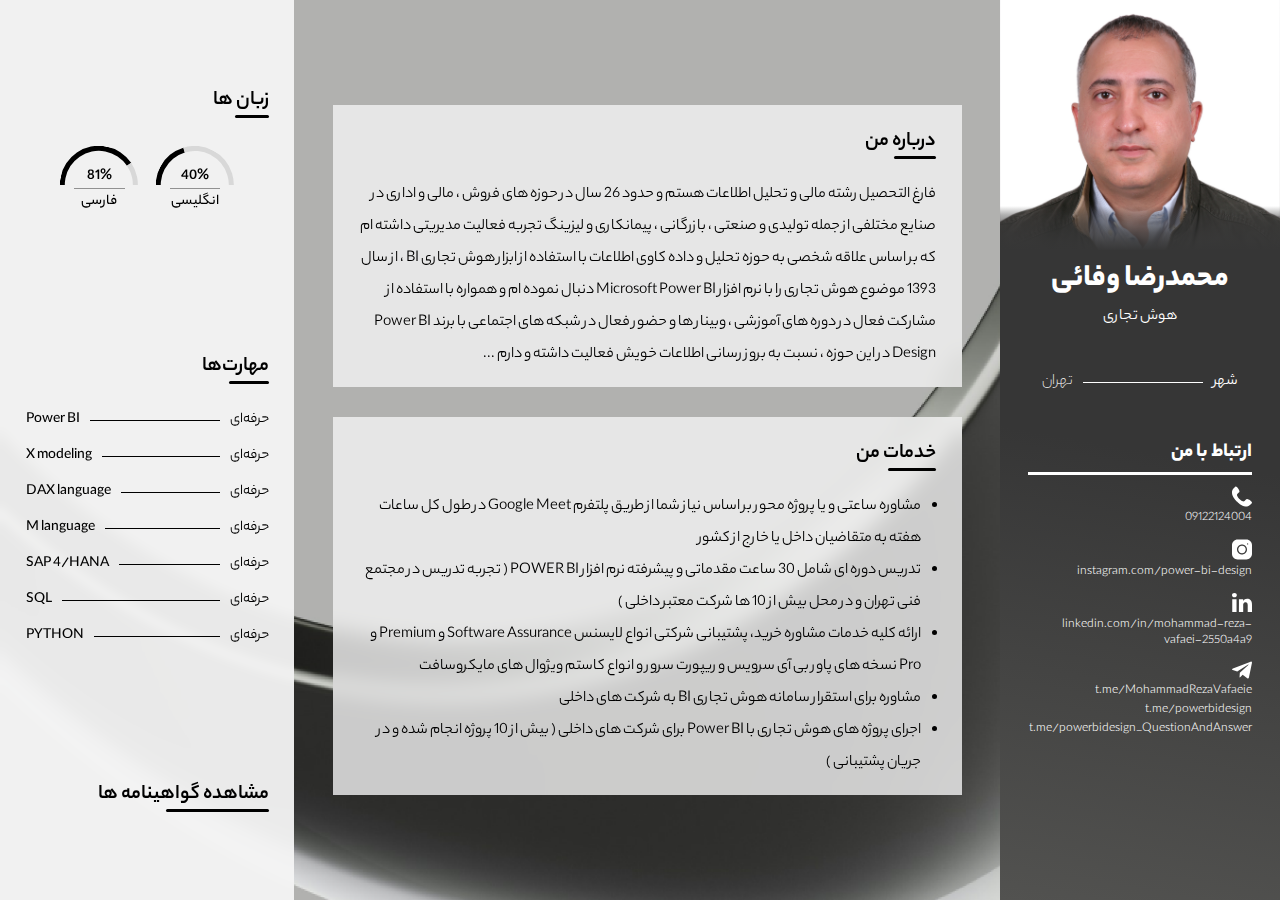
==== commit b9087df8: "add mobile link" ====
--- a/aboutMe.html
+++ b/aboutMe.html
@@ -305,7 +305,7 @@
                             d="m17.5627 14.359c-1.5833-.144-2.4469 2.0155-3.5984 2.5914-1.8711 1.0078-5.32555-2.5914-5.32555-2.5914s-3.59837-3.4553-2.73476-5.32684c.71967-1.15175 2.87869-2.01556 2.73476-3.59921-.14394-1.43968-3.3105-6.62253-4.89379-5.182846-3.454436 3.167296-3.74230551 4.463006-3.74230551 7.054436-.14393449 4.46296 5.61346551 10.07776 5.61346551 10.07776.57574.5759 5.61348 5.7587 10.07548 5.6148 2.5908 0 3.8862-.288 7.0528-3.7432 1.4393-1.5837-3.5984-4.751-5.1817-4.8949z"
                             fill="#fff" />
                     </svg>
-                    <a href="#">09122124004</a>
+                    <a href="tel:+989122124004">09122124004</a>
                 </div>
                 <div>
                     <svg xmlns="http://www.w3.org/2000/svg" fill="none" height="25" viewBox="0 0 25 25" width="25">
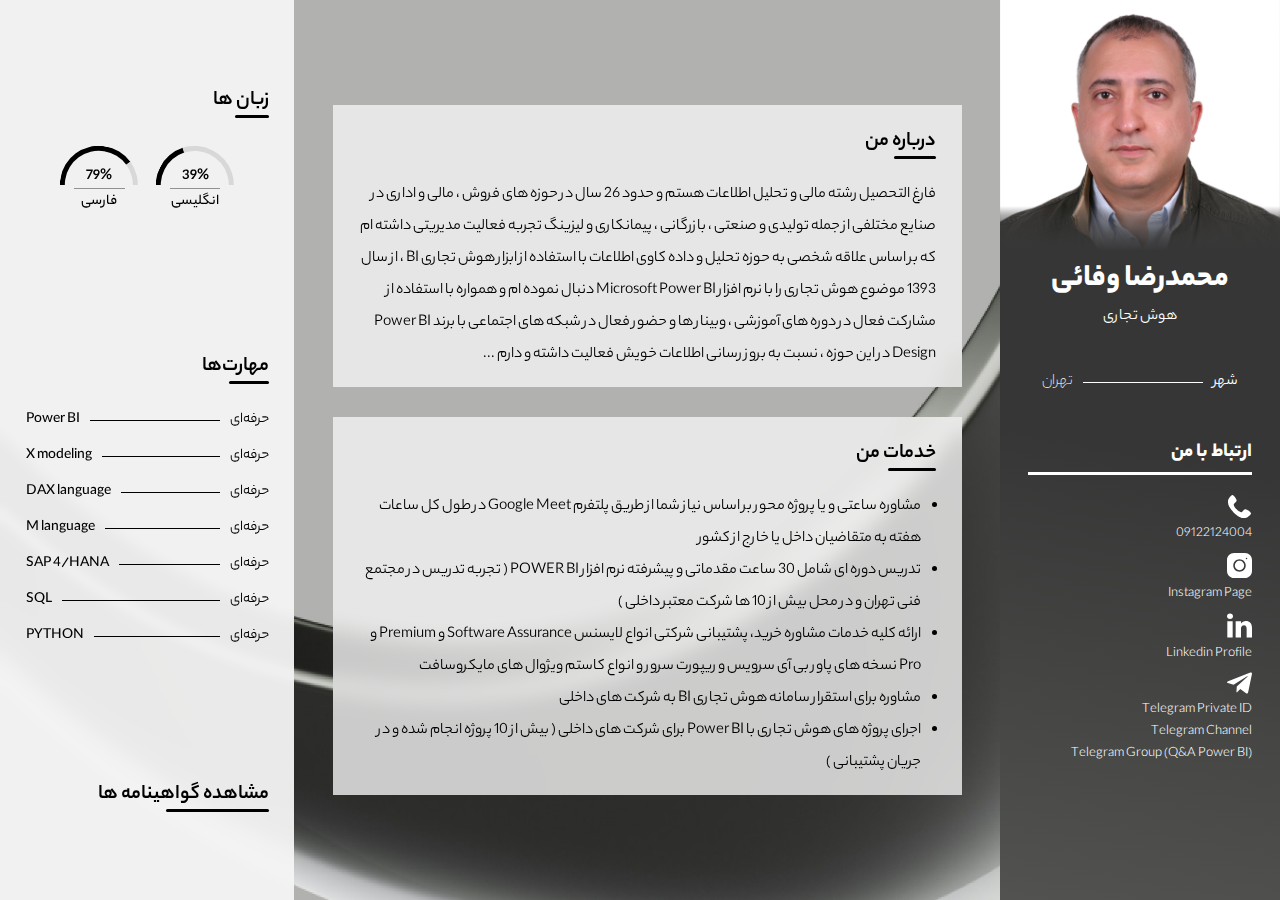
==== commit 8889c9b4: "edit personal contact" ====
--- a/aboutMe.html
+++ b/aboutMe.html
@@ -103,7 +103,7 @@
                                 d="m17.5627 14.359c-1.5833-.144-2.4469 2.0155-3.5984 2.5914-1.8711 1.0078-5.32555-2.5914-5.32555-2.5914s-3.59837-3.4553-2.73476-5.32684c.71967-1.15175 2.87869-2.01556 2.73476-3.59921-.14394-1.43968-3.3105-6.62253-4.89379-5.182846-3.454436 3.167296-3.74230551 4.463006-3.74230551 7.054436-.14393449 4.46296 5.61346551 10.07776 5.61346551 10.07776.57574.5759 5.61348 5.7587 10.07548 5.6148 2.5908 0 3.8862-.288 7.0528-3.7432 1.4393-1.5837-3.5984-4.751-5.1817-4.8949z"
                                 fill="#fff" />
                         </svg>
-                        <a href="#">09122124004</a>
+                        <a href="tel:+989122124004">09122124004</a>
                     </div>
                     <div>
                         <svg xmlns="http://www.w3.org/2000/svg" fill="none" height="25" viewBox="0 0 25 25" width="25">
@@ -114,7 +114,7 @@
                                     d="m17.9687 0h-10.93745c-3.87727 0-7.03125 3.15398-7.03125 7.03125v10.93745c0 3.8773 3.15398 7.0313 7.03125 7.0313h10.93745c3.8773 0 7.0313-3.154 7.0313-7.0313v-10.93745c0-3.87727-3.154-7.03125-7.0313-7.03125zm-5.4687 18.75c-3.4462 0-6.25-2.803-6.25-6.25 0-3.44695 2.8038-6.25 6.25-6.25s6.25 2.80305 6.25 6.25c0 3.447-2.8038 6.25-6.25 6.25zm7.0312-12.5c-.4314 0-.7812-.34981-.7812-.78125 0-.43154.3498-.78125.7812-.78125.4315 0 .7813.34971.7813.78125 0 .43144-.3498.78125-.7813.78125z" />
                             </g>
                         </svg>
-                        <a href="instagram.com/power-bi-design">instagram.com/power-bi-design</a>
+                        <a href="instagram.com/power-bi-design">Instagram Page</a>
                     </div>
                     <div>
                         <svg xmlns="http://www.w3.org/2000/svg" width="26" height="25" viewBox="0 0 26 25" fill="none">
@@ -123,7 +123,7 @@
                                 fill="white" />
                         </svg>
                         <a
-                            href="linkedin.com/in/mohammad-reza-vafaei-2550a4a9">linkedin.com/in/mohammad-reza-vafaei-2550a4a9</a>
+                            href="linkedin.com/in/mohammad-reza-vafaei-2550a4a9">Linkedin Profile</a>
                     </div>
                     <div>
                         <svg xmlns="http://www.w3.org/2000/svg" width="26" height="22" viewBox="0 0 26 22" fill="none">
@@ -131,9 +131,9 @@
                                 d="M24.245 0.144655L1.21404 9.1051C-0.357732 9.74205 -0.348639 10.6267 0.925665 11.0212L6.83864 12.8822L20.5196 4.17338C21.1664 3.77628 21.7575 3.9899 21.2717 4.42501L10.1874 14.5178H10.1848L10.1874 14.5191L9.77955 20.6684C10.3771 20.6684 10.6408 20.3918 10.9759 20.0655L13.848 17.2477L19.822 21.6998C20.9235 22.3118 21.7146 21.9973 21.9887 20.671L25.9103 2.02403C26.3117 0.400219 25.2959 -0.335018 24.245 0.144655Z"
                                 fill="white" />
                         </svg>
-                        <a href="t.me/MohammadRezaVafaeie">t.me/MohammadRezaVafaeie</a>
-                        <a href="t.me/powerbidesign">t.me/powerbidesign</a>
-                        <a href="t.me/powerbidesign_QuestionAndAnswer">t.me/powerbidesign_QuestionAndAnswer</a>
+                        <a href="t.me/MohammadRezaVafaeie">Telegram Private ID</a>
+                        <a href="t.me/powerbidesign">Telegram Channel</a>
+                        <a href="t.me/powerbidesign_QuestionAndAnswer">Telegram Group (Q&A Power BI)</a>
                     </div>
                 </div>
             </div>
@@ -316,7 +316,7 @@
                                 d="m17.9687 0h-10.93745c-3.87727 0-7.03125 3.15398-7.03125 7.03125v10.93745c0 3.8773 3.15398 7.0313 7.03125 7.0313h10.93745c3.8773 0 7.0313-3.154 7.0313-7.0313v-10.93745c0-3.87727-3.154-7.03125-7.0313-7.03125zm-5.4687 18.75c-3.4462 0-6.25-2.803-6.25-6.25 0-3.44695 2.8038-6.25 6.25-6.25s6.25 2.80305 6.25 6.25c0 3.447-2.8038 6.25-6.25 6.25zm7.0312-12.5c-.4314 0-.7812-.34981-.7812-.78125 0-.43154.3498-.78125.7812-.78125.4315 0 .7813.34971.7813.78125 0 .43144-.3498.78125-.7813.78125z" />
                         </g>
                     </svg>
-                    <a href="instagram.com/power-bi-design">instagram.com/power-bi-design</a>
+                    <a href="instagram.com/power-bi-design">Instagram Page</a>
                 </div>
                 <div>
                     <svg xmlns="http://www.w3.org/2000/svg" width="26" height="25" viewBox="0 0 26 25" fill="none">
@@ -325,7 +325,7 @@
                             fill="white" />
                     </svg>
                     <a
-                        href="linkedin.com/in/mohammad-reza-vafaei-2550a4a9">linkedin.com/in/mohammad-reza-vafaei-2550a4a9</a>
+                        href="linkedin.com/in/mohammad-reza-vafaei-2550a4a9">Linkedin Profile</a>
                 </div>
                 <div>
                     <svg xmlns="http://www.w3.org/2000/svg" width="26" height="22" viewBox="0 0 26 22" fill="none">
@@ -333,9 +333,9 @@
                             d="M24.245 0.144655L1.21404 9.1051C-0.357732 9.74205 -0.348639 10.6267 0.925665 11.0212L6.83864 12.8822L20.5196 4.17338C21.1664 3.77628 21.7575 3.9899 21.2717 4.42501L10.1874 14.5178H10.1848L10.1874 14.5191L9.77955 20.6684C10.3771 20.6684 10.6408 20.3918 10.9759 20.0655L13.848 17.2477L19.822 21.6998C20.9235 22.3118 21.7146 21.9973 21.9887 20.671L25.9103 2.02403C26.3117 0.400219 25.2959 -0.335018 24.245 0.144655Z"
                             fill="white" />
                     </svg>
-                    <a href="t.me/MohammadRezaVafaeie">t.me/MohammadRezaVafaeie</a>
-                    <a href="t.me/powerbidesign">t.me/powerbidesign</a>
-                    <a href="t.me/powerbidesign_QuestionAndAnswer">t.me/powerbidesign_QuestionAndAnswer</a>
+                    <a href="t.me/MohammadRezaVafaeie">Telegram Private ID</a>
+                    <a href="t.me/powerbidesign">Telegram Channel</a>
+                    <a href="t.me/powerbidesign_QuestionAndAnswer">Telegram Group (Q&A Power BI)</a>
                 </div>
             </div>
         </div>
--- a/assets/css/main.min.css
+++ b/assets/css/main.min.css
@@ -987,10 +987,11 @@
       -ms-flex-direction: column;
           flex-direction: column;
   gap: 10px;
-  padding: 10px 0;
+  padding: 20px 0;
 }
 .personal__contact__contents svg {
-  width: 20px;
+  width: 25px;
+  margin-bottom: 3px;
 }
 .personal__contact__contents div {
   display: -webkit-box;
@@ -1000,12 +1001,15 @@
   -webkit-box-direction: normal;
       -ms-flex-direction: column;
           flex-direction: column;
-  gap: 3px;
+  gap: 5px;
 }
 .personal__contact__contents div a {
-  font-size: 13px;
+  font-size: 14px;
   font-family: light;
   line-height: 1.2;
+}
+.personal__contact__contents div a:hover {
+  text-decoration: underline;
 }
 
 .leftBox {
@@ -1235,10 +1239,11 @@
       -ms-flex-direction: column;
           flex-direction: column;
   gap: 15px;
-  padding: 15px 0;
+  padding: 20px 0;
 }
 .mobileFooter__contact__contents svg {
-  width: 20px;
+  width: 25px;
+  margin-bottom: 5px;
 }
 .mobileFooter__contact__contents div {
   display: -webkit-box;
@@ -1254,6 +1259,9 @@
   font-size: 14px;
   font-family: light;
   line-height: 1.2;
+}
+.mobileFooter__contact__contents div a:hover {
+  text-decoration: underline;
 }
 
 .certificates {
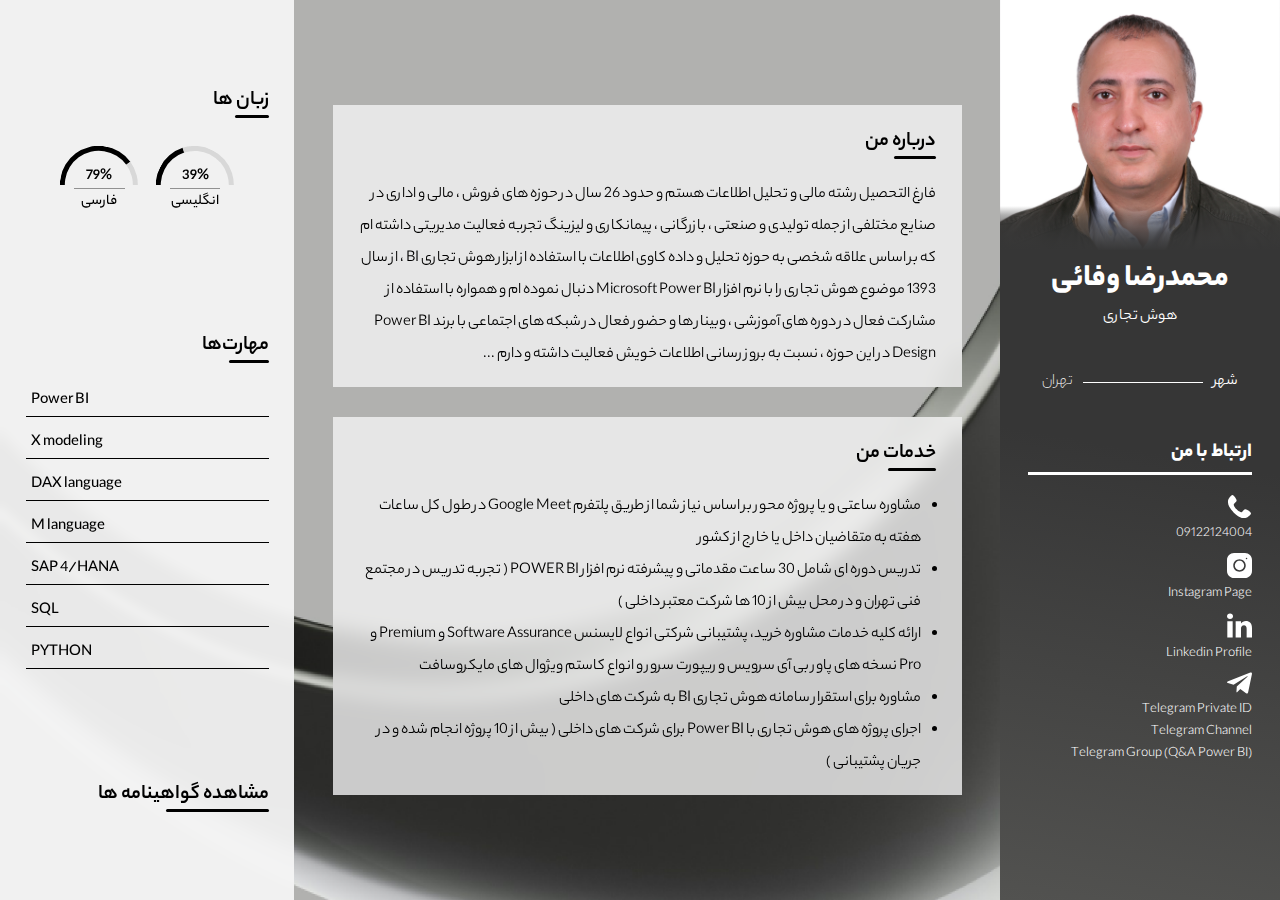
==== commit 218dce2f: "edit skills" ====
--- a/aboutMe.html
+++ b/aboutMe.html
@@ -57,38 +57,24 @@
                 <h3 class="titles">مهارت‌ها</h3>
                 <div class="personal__skills__items">
                     <div class="personal__skills__skill">
-                        <p>حرفه‌ای</p>
-                        <div class="devider"></div>
                         <p class="font-medium">Power BI</p>
                     </div>
                     <div class="personal__skills__skill">
-                        <p>حرفه‌ای</p>
-                        <div class="devider"></div>
                         <p class="font-medium">X modeling</p>
                     </div>
                     <div class="personal__skills__skill">
-                        <p>حرفه‌ای</p>
-                        <div class="devider"></div>
                         <p class="font-medium">DAX language</p>
                     </div>
                     <div class="personal__skills__skill">
-                        <p>حرفه‌ای</p>
-                        <div class="devider"></div>
                         <p class="font-medium">M language</p>
                     </div>
                     <div class="personal__skills__skill">
-                        <p>حرفه‌ای</p>
-                        <div class="devider"></div>
                         <p class="font-medium">SAP 4/HANA</p>
                     </div>
                     <div class="personal__skills__skill">
-                        <p>حرفه‌ای</p>
-                        <div class="devider"></div>
                         <p class="font-medium">SQL</p>
                     </div>
                     <div class="personal__skills__skill">
-                        <p>حرفه‌ای</p>
-                        <div class="devider"></div>
                         <p class="font-medium">PYTHON</p>
                     </div>
                 </div>
@@ -250,38 +236,24 @@
             <h3 class="titles">مهارت‌ها</h3>
             <div class="leftBox__skills__items">
                 <div class="leftBox__skills__skill">
-                    <p>حرفه‌ای</p>
-                    <div class="devider"></div>
                     <p class="font-medium">Power BI</p>
                 </div>
                 <div class="leftBox__skills__skill">
-                    <p>حرفه‌ای</p>
-                    <div class="devider"></div>
                     <p class="font-medium">X modeling</p>
                 </div>
                 <div class="leftBox__skills__skill">
-                    <p>حرفه‌ای</p>
-                    <div class="devider"></div>
                     <p class="font-medium">DAX language</p>
                 </div>
                 <div class="leftBox__skills__skill">
-                    <p>حرفه‌ای</p>
-                    <div class="devider"></div>
                     <p class="font-medium">M language</p>
                 </div>
                 <div class="leftBox__skills__skill">
-                    <p>حرفه‌ای</p>
-                    <div class="devider"></div>
                     <p class="font-medium">SAP 4/HANA</p>
                 </div>
                 <div class="leftBox__skills__skill">
-                    <p>حرفه‌ای</p>
-                    <div class="devider"></div>
                     <p class="font-medium">SQL</p>
                 </div>
                 <div class="leftBox__skills__skill">
-                    <p>حرفه‌ای</p>
-                    <div class="devider"></div>
                     <p class="font-medium">PYTHON</p>
                 </div>
             </div>
--- a/assets/css/main.min.css
+++ b/assets/css/main.min.css
@@ -46,12 +46,27 @@
 .resumeBody h1 {
   font-family: heavy;
 }
+@media screen and (min-width: 2000px) {
+  .resumeBody h1 {
+    font-size: 2.4rem;
+  }
+}
 .resumeBody h2 {
   font-family: heavy;
+}
+@media screen and (min-width: 2000px) {
+  .resumeBody h2 {
+    font-size: 2.2rem !important;
+  }
 }
 .resumeBody h3 {
   font-family: bold;
   font-size: 1.3rem !important;
+}
+@media screen and (min-width: 2000px) {
+  .resumeBody h3 {
+    font-size: 2rem !important;
+  }
 }
 .resumeBody .titles {
   position: relative;
@@ -68,6 +83,16 @@
   right: 0;
   background-color: black;
 }
+@media screen and (min-width: 2000px) {
+  .resumeBody .titles {
+    font-size: 2.3rem !important;
+  }
+}
+@media screen and (min-width: 2000px) {
+  .resumeBody p, .resumeBody a, .resumeBody li {
+    font-size: 18px;
+  }
+}
 
 .font-hairline {
   font-family: hairline;
@@ -143,7 +168,6 @@
   -webkit-box-pack: start;
       -ms-flex-pack: start;
           justify-content: flex-start;
-  padding: 10px 4%;
   background-color: white;
   -webkit-box-shadow: 0 0px 9px rgba(0, 0, 0, 0.27);
           box-shadow: 0 0px 9px rgba(0, 0, 0, 0.27);
@@ -169,32 +193,46 @@
       -ms-flex-pack: center;
           justify-content: center;
   padding: 0;
-  padding-right: 25px;
-  border-right: 1px solid #8E8E8E;
-}
-@media screen and (max-width: 600px) {
-  .header__logo {
-    border-right: none;
+}
+.header__logo__image {
+  background-color: black;
+  height: 100%;
+  max-width: 70px;
+  display: -webkit-box;
+  display: -ms-flexbox;
+  display: flex;
+  -webkit-box-align: center;
+      -ms-flex-align: center;
+          align-items: center;
+  -webkit-box-pack: center;
+      -ms-flex-pack: center;
+          justify-content: center;
+  padding: 3px 10px;
+  -webkit-box-sizing: content-box;
+          box-sizing: content-box;
+  margin-right: 10px;
+}
+@media screen and (max-width: 1024px) {
+  .header__logo__image {
+    max-width: 65px;
+  }
+}
+@media screen and (max-width: 600px) {
+  .header__logo__image {
+    max-width: 60px;
   }
 }
 .header__logo img {
-  max-width: 50px;
-}
-@media screen and (max-width: 1024px) {
-  .header__logo img {
-    max-width: 45px;
-  }
-}
-@media screen and (max-width: 600px) {
-  .header__logo img {
-    max-width: 40px;
-  }
+  width: 100%;
 }
 .header__logo p {
   margin: 0;
   font-weight: bolder;
-  color: #787878;
+  color: black;
   font-size: 18px;
+  padding-right: 25px;
+  border-right: 1px solid #8E8E8E;
+  margin: 10px 0;
 }
 @media screen and (max-width: 1024px) {
   .header__logo p {
@@ -204,6 +242,7 @@
 @media screen and (max-width: 600px) {
   .header__logo p {
     font-size: 15px;
+    border: none;
   }
 }
 .header__nav {
@@ -219,11 +258,6 @@
   gap: 20px;
   padding: 0 25px;
 }
-@media screen and (max-width: 600px) {
-  .header__nav {
-    padding: 0;
-  }
-}
 
 .slider {
   background-image: url("/assets/images/BG.png");
@@ -240,7 +274,7 @@
       -ms-flex-pack: start;
           justify-content: flex-start;
   padding: 4%;
-  margin-top: 70px;
+  margin-top: 75px;
 }
 @media screen and (max-width: 1024px) {
   .slider {
@@ -265,6 +299,20 @@
 @media screen and (max-width: 600px) {
   .slider__text {
     width: 65%;
+  }
+}
+.slider__text img {
+  width: 50%;
+  max-width: 60px;
+}
+@media screen and (max-width: 1024px) {
+  .slider__text img {
+    max-width: 50px;
+  }
+}
+@media screen and (max-width: 600px) {
+  .slider__text img {
+    max-width: 45px;
   }
 }
 .slider__text h1 {
@@ -775,6 +823,11 @@
     width: 100%;
   }
 }
+@media screen and (min-width: 2000px) {
+  .personal {
+    min-width: 380px;
+  }
+}
 .personal__body {
   display: -webkit-box;
   display: -ms-flexbox;
@@ -948,9 +1001,13 @@
   -webkit-box-align: center;
       -ms-flex-align: center;
           align-items: center;
+  -webkit-box-pack: end;
+      -ms-flex-pack: end;
+          justify-content: flex-end;
   gap: 10px;
   width: 100%;
-  font-size: 15.6px;
+  border-bottom: 0.5px solid white;
+  padding: 2px 5px;
 }
 .personal__skills__skill p {
   text-wrap: nowrap;
@@ -1011,6 +1068,11 @@
 .personal__contact__contents div a:hover {
   text-decoration: underline;
 }
+@media screen and (min-width: 2000px) {
+  .personal__contact__contents div a {
+    font-size: 17px;
+  }
+}
 
 .leftBox {
   background-color: rgba(244, 244, 244, 0.95);
@@ -1030,6 +1092,7 @@
       -ms-flex-pack: justify;
           justify-content: space-between;
   min-width: 23%;
+  max-width: 300px !important;
   padding: 5% 2%;
 }
 @media screen and (max-width: 1100px) {
@@ -1069,9 +1132,18 @@
   -webkit-box-align: center;
       -ms-flex-align: center;
           align-items: center;
+  -webkit-box-pack: end;
+      -ms-flex-pack: end;
+          justify-content: flex-end;
   gap: 10px;
   width: 100%;
-  font-size: 15px;
+  border-bottom: 0.5px solid black;
+  padding: 2px 5px;
+}
+@media screen and (min-width: 2000px) {
+  .leftBox__skills__skill {
+    font-size: 20px;
+  }
 }
 .leftBox__skills__skill p {
   text-wrap: nowrap;
@@ -1124,6 +1196,11 @@
     font-size: 18px;
   }
 }
+@media screen and (min-width: 2000px) {
+  .progress span {
+    font-size: 25px;
+  }
+}
 .progress .language {
   display: -webkit-box;
   display: -ms-flexbox;
@@ -1140,6 +1217,11 @@
   margin: 2px 0;
   font-family: medium;
   font-size: 15px;
+}
+@media screen and (min-width: 2000px) {
+  .progress .language p {
+    font-size: 18px;
+  }
 }
 .progress .devider {
   height: 0.3px;
@@ -1267,6 +1349,11 @@
 .certificates {
   cursor: pointer;
 }
+@media screen and (min-width: 2000px) {
+  .certificates a {
+    font-size: 2.4rem;
+  }
+}
 .certificates::after {
   -webkit-transition: 500ms;
   transition: 500ms;
@@ -1285,9 +1372,9 @@
   -webkit-box-direction: normal;
       -ms-flex-direction: column;
           flex-direction: column;
-  -webkit-box-align: center;
-      -ms-flex-align: center;
-          align-items: center;
+  -webkit-box-align: stretch;
+      -ms-flex-align: stretch;
+          align-items: stretch;
   -webkit-box-pack: center;
       -ms-flex-pack: center;
           justify-content: center;
@@ -1422,9 +1509,14 @@
 .certificatePage .titles {
   position: relative;
   margin: 0 10%;
-  margin-bottom: 25px;
+  margin-bottom: 30px;
   font-family: medium;
   display: inline-block;
+}
+@media screen and (min-width: 2000px) {
+  .certificatePage .titles {
+    font-size: 2.5rem !important;
+  }
 }
 .certificatePage .titles::after {
   content: "";
@@ -1452,6 +1544,11 @@
   margin: auto;
   gap: 20px;
 }
+@media screen and (min-width: 2000px) {
+  .certificatePage__container {
+    gap: 30px;
+  }
+}
 .certificatePage__card {
   -ms-flex-negative: 0;
       flex-shrink: 0;
@@ -1486,22 +1583,15 @@
     transition: 600ms;
   }
 }
-.certificatePage__card:hover {
-  -webkit-box-shadow: 0 0 5px rgba(0, 0, 0, 0.43);
-          box-shadow: 0 0 5px rgba(0, 0, 0, 0.43);
-  -webkit-transition: 600ms;
-  transition: 600ms;
-}
-.certificatePage__card:hover .certificatePage__card__image img {
-  -webkit-transform: scale(1.05);
-          transform: scale(1.05);
-  -webkit-transition: 600ms;
-  transition: 600ms;
-}
 .certificatePage__card__title {
   height: 30%;
   font-family: medium;
   text-align: center;
+}
+@media screen and (min-width: 2000px) {
+  .certificatePage__card__title {
+    font-size: 1.2rem !important;
+  }
 }
 .certificatePage__card__image {
   background-color: #D9D9D9;
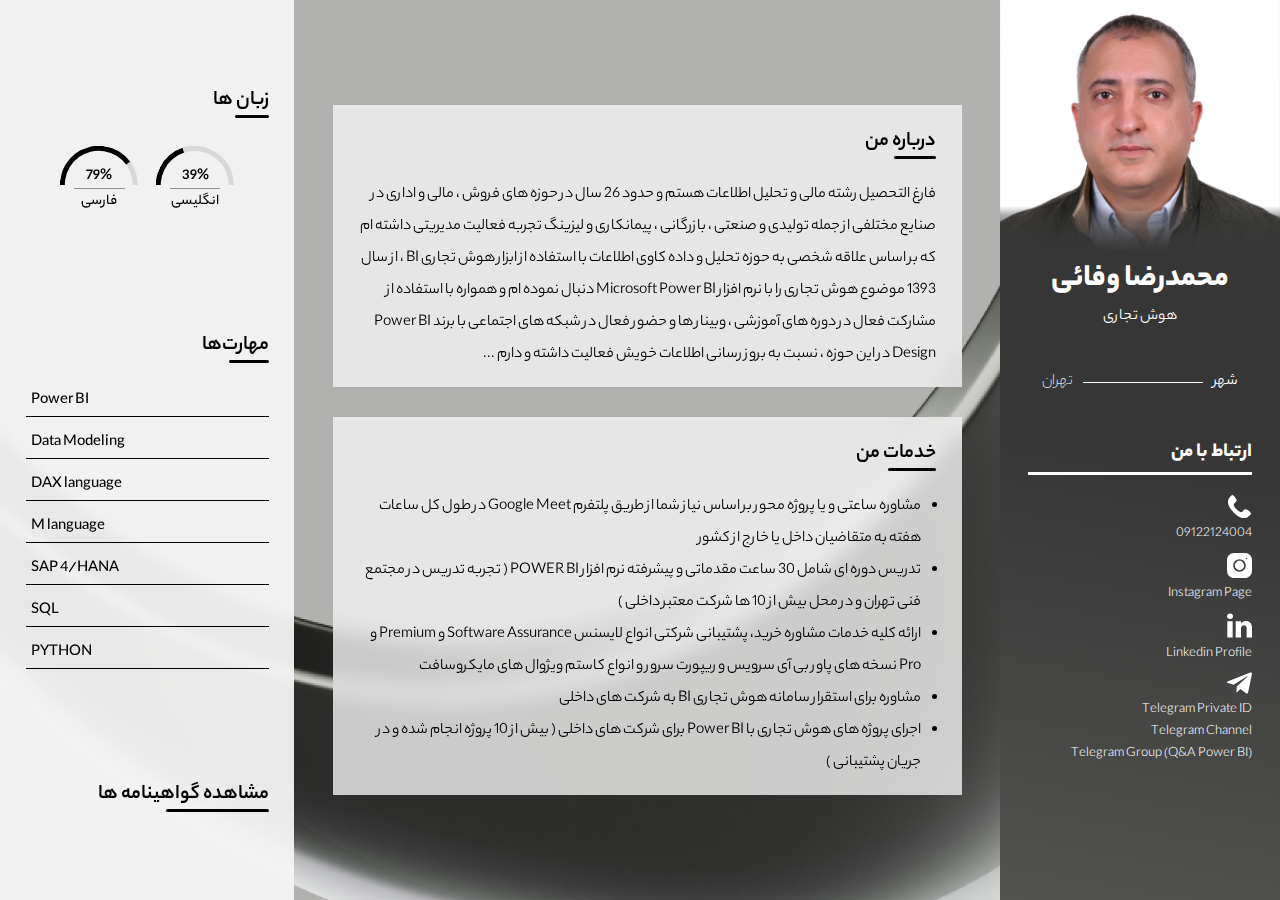
==== commit 3c98c4fc: "edit" ====
--- a/aboutMe.html
+++ b/aboutMe.html
@@ -60,7 +60,7 @@
                         <p class="font-medium">Power BI</p>
                     </div>
                     <div class="personal__skills__skill">
-                        <p class="font-medium">X modeling</p>
+                        <p class="font-medium">Data Modeling</p>
                     </div>
                     <div class="personal__skills__skill">
                         <p class="font-medium">DAX language</p>
@@ -100,7 +100,7 @@
                                     d="m17.9687 0h-10.93745c-3.87727 0-7.03125 3.15398-7.03125 7.03125v10.93745c0 3.8773 3.15398 7.0313 7.03125 7.0313h10.93745c3.8773 0 7.0313-3.154 7.0313-7.0313v-10.93745c0-3.87727-3.154-7.03125-7.0313-7.03125zm-5.4687 18.75c-3.4462 0-6.25-2.803-6.25-6.25 0-3.44695 2.8038-6.25 6.25-6.25s6.25 2.80305 6.25 6.25c0 3.447-2.8038 6.25-6.25 6.25zm7.0312-12.5c-.4314 0-.7812-.34981-.7812-.78125 0-.43154.3498-.78125.7812-.78125.4315 0 .7813.34971.7813.78125 0 .43144-.3498.78125-.7813.78125z" />
                             </g>
                         </svg>
-                        <a href="instagram.com/power-bi-design">Instagram Page</a>
+                        <a href="http://www.instagram.com/power-bi-design" target="_blank">Instagram Page</a>
                     </div>
                     <div>
                         <svg xmlns="http://www.w3.org/2000/svg" width="26" height="25" viewBox="0 0 26 25" fill="none">
@@ -109,7 +109,7 @@
                                 fill="white" />
                         </svg>
                         <a
-                            href="linkedin.com/in/mohammad-reza-vafaei-2550a4a9">Linkedin Profile</a>
+                            href="http://www.linkedin.com/in/mohammad-reza-vafaei-2550a4a9" target="_blank">Linkedin Profile</a>
                     </div>
                     <div>
                         <svg xmlns="http://www.w3.org/2000/svg" width="26" height="22" viewBox="0 0 26 22" fill="none">
@@ -117,9 +117,9 @@
                                 d="M24.245 0.144655L1.21404 9.1051C-0.357732 9.74205 -0.348639 10.6267 0.925665 11.0212L6.83864 12.8822L20.5196 4.17338C21.1664 3.77628 21.7575 3.9899 21.2717 4.42501L10.1874 14.5178H10.1848L10.1874 14.5191L9.77955 20.6684C10.3771 20.6684 10.6408 20.3918 10.9759 20.0655L13.848 17.2477L19.822 21.6998C20.9235 22.3118 21.7146 21.9973 21.9887 20.671L25.9103 2.02403C26.3117 0.400219 25.2959 -0.335018 24.245 0.144655Z"
                                 fill="white" />
                         </svg>
-                        <a href="t.me/MohammadRezaVafaeie">Telegram Private ID</a>
-                        <a href="t.me/powerbidesign">Telegram Channel</a>
-                        <a href="t.me/powerbidesign_QuestionAndAnswer">Telegram Group (Q&A Power BI)</a>
+                        <a href="http://www.t.me/MohammadRezaVafaeie" target="_blank">Telegram Private ID</a>
+                        <a href="http://www.t.me/powerbidesign" target="_blank">Telegram Channel</a>
+                        <a href="http://www.t.me/powerbidesign_QuestionAndAnswer" target="_blank">Telegram Group (Q&A Power BI)</a>
                     </div>
                 </div>
             </div>
@@ -239,7 +239,7 @@
                     <p class="font-medium">Power BI</p>
                 </div>
                 <div class="leftBox__skills__skill">
-                    <p class="font-medium">X modeling</p>
+                    <p class="font-medium">Data Modeling</p>
                 </div>
                 <div class="leftBox__skills__skill">
                     <p class="font-medium">DAX language</p>
@@ -288,7 +288,7 @@
                                 d="m17.9687 0h-10.93745c-3.87727 0-7.03125 3.15398-7.03125 7.03125v10.93745c0 3.8773 3.15398 7.0313 7.03125 7.0313h10.93745c3.8773 0 7.0313-3.154 7.0313-7.0313v-10.93745c0-3.87727-3.154-7.03125-7.0313-7.03125zm-5.4687 18.75c-3.4462 0-6.25-2.803-6.25-6.25 0-3.44695 2.8038-6.25 6.25-6.25s6.25 2.80305 6.25 6.25c0 3.447-2.8038 6.25-6.25 6.25zm7.0312-12.5c-.4314 0-.7812-.34981-.7812-.78125 0-.43154.3498-.78125.7812-.78125.4315 0 .7813.34971.7813.78125 0 .43144-.3498.78125-.7813.78125z" />
                         </g>
                     </svg>
-                    <a href="instagram.com/power-bi-design">Instagram Page</a>
+                    <a href="http://www.instagram.com/power-bi-design" target="_blank">Instagram Page</a>
                 </div>
                 <div>
                     <svg xmlns="http://www.w3.org/2000/svg" width="26" height="25" viewBox="0 0 26 25" fill="none">
@@ -297,7 +297,7 @@
                             fill="white" />
                     </svg>
                     <a
-                        href="linkedin.com/in/mohammad-reza-vafaei-2550a4a9">Linkedin Profile</a>
+                        href="http://www.linkedin.com/in/mohammad-reza-vafaei-2550a4a9" target="_blank">Linkedin Profile</a>
                 </div>
                 <div>
                     <svg xmlns="http://www.w3.org/2000/svg" width="26" height="22" viewBox="0 0 26 22" fill="none">
@@ -305,9 +305,9 @@
                             d="M24.245 0.144655L1.21404 9.1051C-0.357732 9.74205 -0.348639 10.6267 0.925665 11.0212L6.83864 12.8822L20.5196 4.17338C21.1664 3.77628 21.7575 3.9899 21.2717 4.42501L10.1874 14.5178H10.1848L10.1874 14.5191L9.77955 20.6684C10.3771 20.6684 10.6408 20.3918 10.9759 20.0655L13.848 17.2477L19.822 21.6998C20.9235 22.3118 21.7146 21.9973 21.9887 20.671L25.9103 2.02403C26.3117 0.400219 25.2959 -0.335018 24.245 0.144655Z"
                             fill="white" />
                     </svg>
-                    <a href="t.me/MohammadRezaVafaeie">Telegram Private ID</a>
-                    <a href="t.me/powerbidesign">Telegram Channel</a>
-                    <a href="t.me/powerbidesign_QuestionAndAnswer">Telegram Group (Q&A Power BI)</a>
+                    <a href="http://www.t.me/MohammadRezaVafaeie" target="_blank">Telegram Private ID</a>
+                    <a href="http://www.t.me/powerbidesign" target="_blank">Telegram Channel</a>
+                    <a href="http://www.t.me/powerbidesign_QuestionAndAnswer" target="_blank">Telegram Group (Q&A Power BI)</a>
                 </div>
             </div>
         </div>
--- a/assets/css/main.min.css
+++ b/assets/css/main.min.css
@@ -260,45 +260,66 @@
 }
 
 .slider {
-  background-image: url("/assets/images/BG.png");
-  background-size: cover;
-  height: 75vh;
-  width: 100%;
-  display: -webkit-box;
-  display: -ms-flexbox;
-  display: flex;
-  -webkit-box-align: center;
-      -ms-flex-align: center;
-          align-items: center;
-  -webkit-box-pack: start;
-      -ms-flex-pack: start;
-          justify-content: flex-start;
+  background: -webkit-gradient(linear, left top, left bottom, from(#ACACAC), to(#CACACA));
+  background: linear-gradient(to bottom, #ACACAC, #CACACA);
+  width: 100%;
+  display: -webkit-box;
+  display: -ms-flexbox;
+  display: flex;
+  -webkit-box-orient: vertical;
+  -webkit-box-direction: normal;
+      -ms-flex-direction: column;
+          flex-direction: column;
+  -webkit-box-pack: center;
+      -ms-flex-pack: center;
+          justify-content: center;
   padding: 4%;
   margin-top: 75px;
 }
 @media screen and (max-width: 1024px) {
   .slider {
     margin-top: 65px;
-    background-position: center;
   }
 }
 @media screen and (max-width: 600px) {
   .slider {
     margin-top: 60px;
-    background-position: calc(55% - 20px);
+  }
+}
+.slider__image {
+  display: -webkit-box;
+  display: -ms-flexbox;
+  display: flex;
+  -webkit-box-align: center;
+      -ms-flex-align: center;
+          align-items: center;
+  -webkit-box-pack: end;
+      -ms-flex-pack: end;
+          justify-content: flex-end;
+}
+@media screen and (max-width: 1024px) {
+  .slider__image {
+    -webkit-box-pack: center;
+        -ms-flex-pack: center;
+            justify-content: center;
+    padding: 20px 0;
+  }
+}
+.slider__image img {
+  width: 70%;
+}
+@media screen and (max-width: 1024px) {
+  .slider__image img {
+    width: 100%;
+    max-width: 730px;
   }
 }
 .slider__text {
-  width: 45%;
+  margin-top: -100px;
 }
 @media screen and (max-width: 1024px) {
   .slider__text {
-    width: 53%;
-  }
-}
-@media screen and (max-width: 600px) {
-  .slider__text {
-    width: 65%;
+    margin-top: 0;
   }
 }
 .slider__text img {
@@ -316,8 +337,8 @@
   }
 }
 .slider__text h1 {
-  font-size: 45px;
-  margin: 0;
+  font-size: 40px;
+  margin: 5px 0;
 }
 @media screen and (max-width: 1024px) {
   .slider__text h1 {
@@ -332,12 +353,7 @@
 .slider__text p {
   line-height: 1.7;
   font-weight: lighter;
-  font-size: 18px;
-}
-@media screen and (max-width: 1024px) {
-  .slider__text p {
-    font-size: 16px;
-  }
+  margin-top: 0;
 }
 @media screen and (max-width: 600px) {
   .slider__text p {
@@ -658,6 +674,8 @@
 }
 .cardsSection__cards__card__about {
   padding: 0 15px;
+  -ms-flex-item-align: baseline;
+      align-self: baseline;
 }
 .cardsSection__cards__card__about__title {
   font-size: 25px;
@@ -678,6 +696,7 @@
 .cardsSection__cards__card__about__desc {
   font-size: 15px;
   line-height: 1.5;
+  position: relative;
 }
 .cardsSection__cards__card__more {
   display: -webkit-box;
@@ -707,6 +726,33 @@
 .cardsSection__cards__card__more__text {
   color: #0067B8;
   font-size: 14px;
+}
+
+.shadow {
+  background: -webkit-gradient(linear, right top, left top, color-stop(60%, white), to(rgba(255, 255, 255, 0.422)));
+  background: linear-gradient(to left, white 60%, rgba(255, 255, 255, 0.422));
+  position: absolute;
+  bottom: 0;
+  right: 0;
+  height: 18px;
+  width: 40%;
+}
+
+.card-text {
+  display: -webkit-box;
+  display: -ms-flexbox;
+  display: flex;
+  -webkit-box-orient: vertical;
+  -webkit-box-direction: normal;
+      -ms-flex-direction: column;
+          flex-direction: column;
+  -webkit-box-pack: justify;
+      -ms-flex-pack: justify;
+          justify-content: space-between;
+  width: 100%;
+  -webkit-box-flex: 1;
+      -ms-flex: 1;
+          flex: 1;
 }
 
 .mobileNav {
@@ -1181,7 +1227,7 @@
 .progress {
   position: relative;
   width: 32%;
-  min-width: 65px;
+  min-width: 70px;
   max-width: 150px;
   margin: 4px;
   float: left;
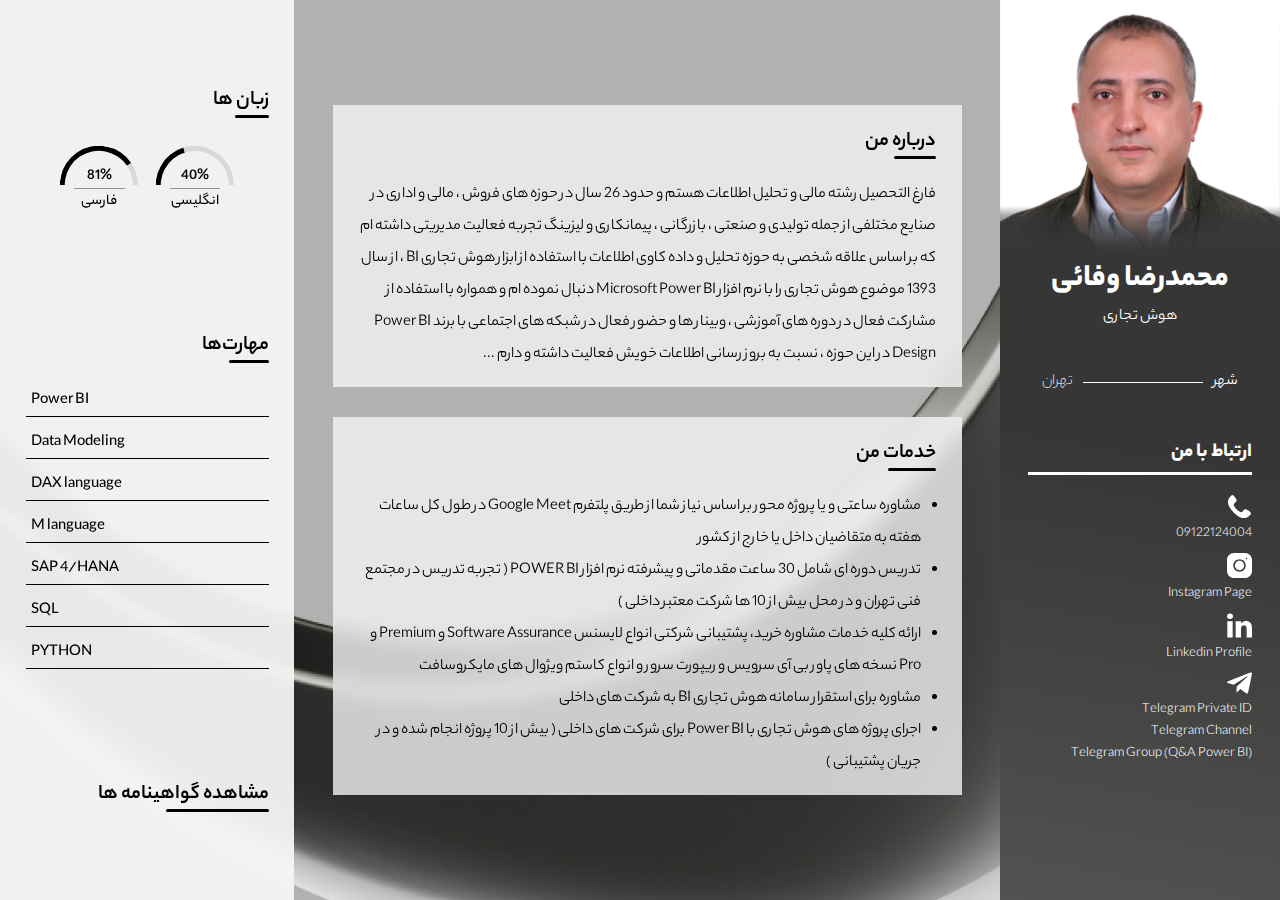
==== commit 3a1bf723: "edit" ====
--- a/aboutMe.html
+++ b/aboutMe.html
@@ -126,7 +126,6 @@
         </div>
     </section>
 
-
     <section class="aboutBox">
         <div class="aboutBox__langs" id="mobileAboutLang">
             <h3 class="titles">زبان ها</h3>
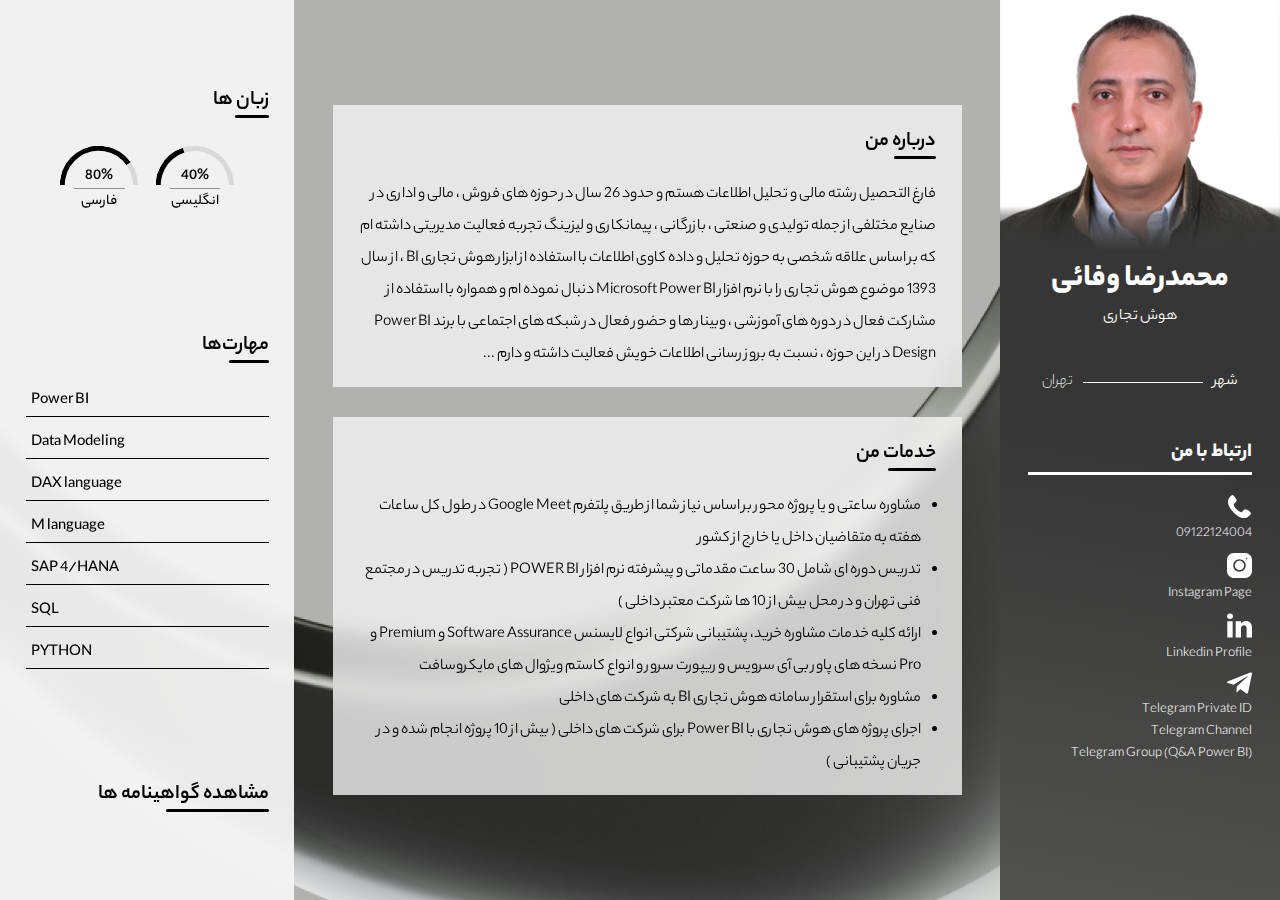
==== commit 2350930e: "edit" ====
--- a/aboutMe.html
+++ b/aboutMe.html
@@ -126,6 +126,7 @@
         </div>
     </section>
 
+    
     <section class="aboutBox">
         <div class="aboutBox__langs" id="mobileAboutLang">
             <h3 class="titles">زبان ها</h3>
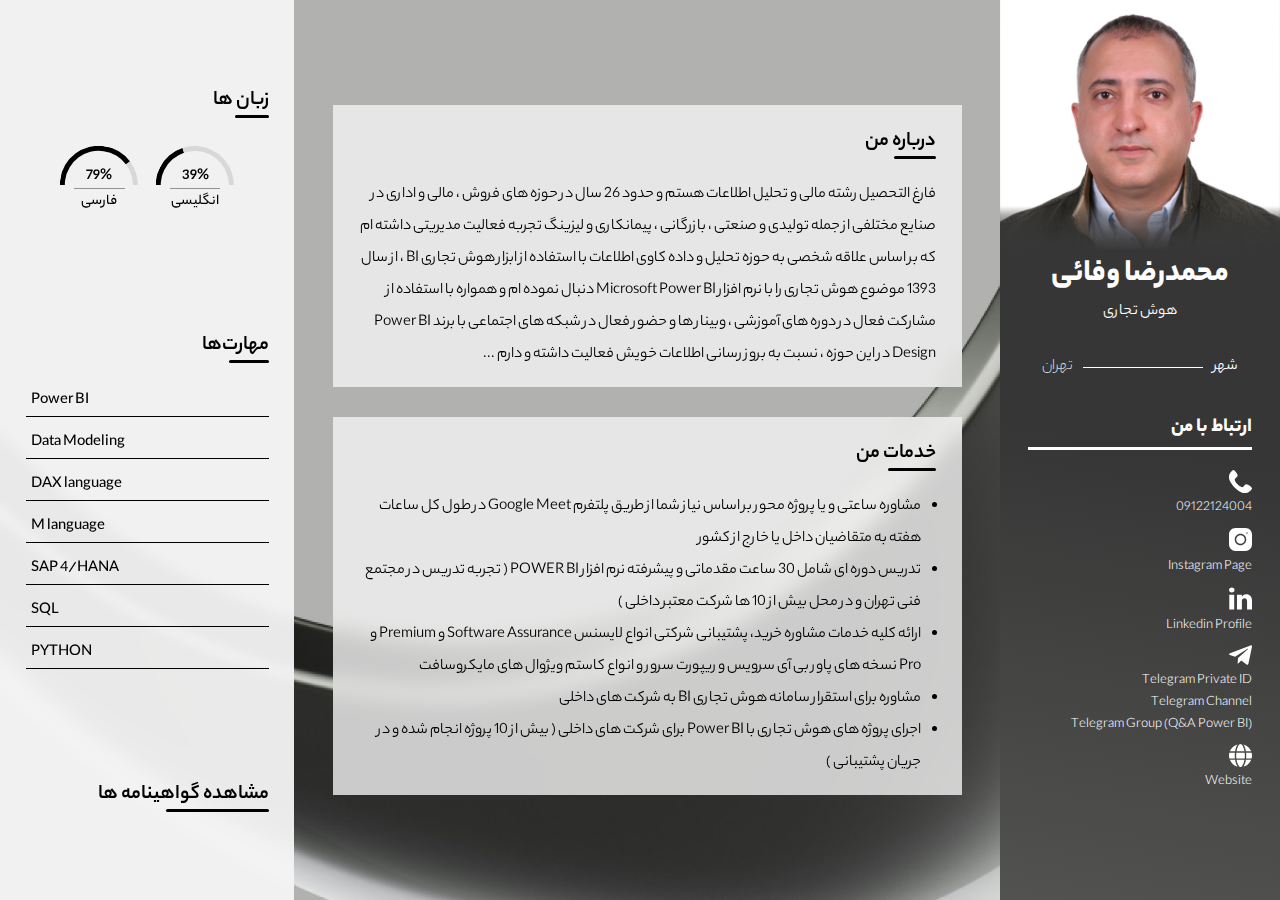
==== commit eb738ea6: "add website to resume" ====
--- a/aboutMe.html
+++ b/aboutMe.html
@@ -108,8 +108,8 @@
                                 d="M0 2.90404C0 2.06227 0.292801 1.36783 0.878378 0.820707C1.46396 0.273561 2.22523 0 3.16216 0C4.08238 0 4.82689 0.269343 5.39575 0.808081C5.98133 1.36364 6.27413 2.08753 6.27413 2.9798C6.27413 3.78788 5.98971 4.46126 5.42085 5C4.83527 5.55556 4.06564 5.83333 3.11197 5.83333H3.08687C2.16666 5.83333 1.42214 5.55556 0.853282 5C0.284419 4.44444 0 3.74578 0 2.90404ZM0.326255 25V8.13131H5.89768V25H0.326255ZM8.98456 25H14.556V15.5808C14.556 14.9916 14.6229 14.537 14.7568 14.2172C14.991 13.6448 15.3465 13.1608 15.8234 12.7652C16.3002 12.3695 16.8983 12.1717 17.6178 12.1717C19.4916 12.1717 20.4286 13.4428 20.4286 15.9848V25H26V15.3283C26 12.8367 25.4144 10.947 24.2432 9.65909C23.0721 8.37121 21.5245 7.72727 19.6004 7.72727C17.4421 7.72727 15.7606 8.66162 14.556 10.5303V10.5808H14.5309L14.556 10.5303V8.13131H8.98456C9.01801 8.67003 9.03475 10.3451 9.03475 13.1566C9.03475 15.968 9.01801 19.9158 8.98456 25Z"
                                 fill="white" />
                         </svg>
-                        <a
-                            href="http://www.linkedin.com/in/mohammad-reza-vafaei-2550a4a9" target="_blank">Linkedin Profile</a>
+                        <a href="http://www.linkedin.com/in/mohammad-reza-vafaei-2550a4a9" target="_blank">Linkedin
+                            Profile</a>
                     </div>
                     <div>
                         <svg xmlns="http://www.w3.org/2000/svg" width="26" height="22" viewBox="0 0 26 22" fill="none">
@@ -119,14 +119,22 @@
                         </svg>
                         <a href="http://www.t.me/MohammadRezaVafaeie" target="_blank">Telegram Private ID</a>
                         <a href="http://www.t.me/powerbidesign" target="_blank">Telegram Channel</a>
-                        <a href="http://www.t.me/powerbidesign_QuestionAndAnswer" target="_blank">Telegram Group (Q&A Power BI)</a>
+                        <a href="http://www.t.me/powerbidesign_QuestionAndAnswer" target="_blank">Telegram Group (Q&A
+                            Power BI)</a>
+                    </div>
+                    <div>
+                        <svg xmlns="http://www.w3.org/2000/svg" viewBox="0 0 512 512" fill="white">
+                            <path
+                                d="M352 256c0 22.2-1.2 43.6-3.3 64l-185.3 0c-2.2-20.4-3.3-41.8-3.3-64s1.2-43.6 3.3-64l185.3 0c2.2 20.4 3.3 41.8 3.3 64zm28.8-64l123.1 0c5.3 20.5 8.1 41.9 8.1 64s-2.8 43.5-8.1 64l-123.1 0c2.1-20.6 3.2-42 3.2-64s-1.1-43.4-3.2-64zm112.6-32l-116.7 0c-10-63.9-29.8-117.4-55.3-151.6c78.3 20.7 142 77.5 171.9 151.6zm-149.1 0l-176.6 0c6.1-36.4 15.5-68.6 27-94.7c10.5-23.6 22.2-40.7 33.5-51.5C239.4 3.2 248.7 0 256 0s16.6 3.2 27.8 13.8c11.3 10.8 23 27.9 33.5 51.5c11.6 26 20.9 58.2 27 94.7zm-209 0L18.6 160C48.6 85.9 112.2 29.1 190.6 8.4C165.1 42.6 145.3 96.1 135.3 160zM8.1 192l123.1 0c-2.1 20.6-3.2 42-3.2 64s1.1 43.4 3.2 64L8.1 320C2.8 299.5 0 278.1 0 256s2.8-43.5 8.1-64zM194.7 446.6c-11.6-26-20.9-58.2-27-94.6l176.6 0c-6.1 36.4-15.5 68.6-27 94.6c-10.5 23.6-22.2 40.7-33.5 51.5C272.6 508.8 263.3 512 256 512s-16.6-3.2-27.8-13.8c-11.3-10.8-23-27.9-33.5-51.5zM135.3 352c10 63.9 29.8 117.4 55.3 151.6C112.2 482.9 48.6 426.1 18.6 352l116.7 0zm358.1 0c-30 74.1-93.6 130.9-171.9 151.6c25.5-34.2 45.2-87.7 55.3-151.6l116.7 0z" />
+                        </svg>
+                        <a href="http://www.powerbidesign.ir/" target="_blank">Website</a>
                     </div>
                 </div>
             </div>
         </div>
     </section>
 
-    
+
     <section class="aboutBox">
         <div class="aboutBox__langs" id="mobileAboutLang">
             <h3 class="titles">زبان ها</h3>
@@ -296,9 +304,10 @@
                             d="M0 2.90404C0 2.06227 0.292801 1.36783 0.878378 0.820707C1.46396 0.273561 2.22523 0 3.16216 0C4.08238 0 4.82689 0.269343 5.39575 0.808081C5.98133 1.36364 6.27413 2.08753 6.27413 2.9798C6.27413 3.78788 5.98971 4.46126 5.42085 5C4.83527 5.55556 4.06564 5.83333 3.11197 5.83333H3.08687C2.16666 5.83333 1.42214 5.55556 0.853282 5C0.284419 4.44444 0 3.74578 0 2.90404ZM0.326255 25V8.13131H5.89768V25H0.326255ZM8.98456 25H14.556V15.5808C14.556 14.9916 14.6229 14.537 14.7568 14.2172C14.991 13.6448 15.3465 13.1608 15.8234 12.7652C16.3002 12.3695 16.8983 12.1717 17.6178 12.1717C19.4916 12.1717 20.4286 13.4428 20.4286 15.9848V25H26V15.3283C26 12.8367 25.4144 10.947 24.2432 9.65909C23.0721 8.37121 21.5245 7.72727 19.6004 7.72727C17.4421 7.72727 15.7606 8.66162 14.556 10.5303V10.5808H14.5309L14.556 10.5303V8.13131H8.98456C9.01801 8.67003 9.03475 10.3451 9.03475 13.1566C9.03475 15.968 9.01801 19.9158 8.98456 25Z"
                             fill="white" />
                     </svg>
-                    <a
-                        href="http://www.linkedin.com/in/mohammad-reza-vafaei-2550a4a9" target="_blank">Linkedin Profile</a>
-                </div>
+                    <a href="http://www.linkedin.com/in/mohammad-reza-vafaei-2550a4a9" target="_blank">Linkedin
+                        Profile</a>
+                </div>
+
                 <div>
                     <svg xmlns="http://www.w3.org/2000/svg" width="26" height="22" viewBox="0 0 26 22" fill="none">
                         <path
@@ -307,7 +316,15 @@
                     </svg>
                     <a href="http://www.t.me/MohammadRezaVafaeie" target="_blank">Telegram Private ID</a>
                     <a href="http://www.t.me/powerbidesign" target="_blank">Telegram Channel</a>
-                    <a href="http://www.t.me/powerbidesign_QuestionAndAnswer" target="_blank">Telegram Group (Q&A Power BI)</a>
+                    <a href="http://www.t.me/powerbidesign_QuestionAndAnswer" target="_blank">Telegram Group (Q&A Power
+                        BI)</a>
+                </div>
+                <div>
+                    <svg xmlns="http://www.w3.org/2000/svg" viewBox="0 0 512 512" fill="white">
+                        <path
+                            d="M352 256c0 22.2-1.2 43.6-3.3 64l-185.3 0c-2.2-20.4-3.3-41.8-3.3-64s1.2-43.6 3.3-64l185.3 0c2.2 20.4 3.3 41.8 3.3 64zm28.8-64l123.1 0c5.3 20.5 8.1 41.9 8.1 64s-2.8 43.5-8.1 64l-123.1 0c2.1-20.6 3.2-42 3.2-64s-1.1-43.4-3.2-64zm112.6-32l-116.7 0c-10-63.9-29.8-117.4-55.3-151.6c78.3 20.7 142 77.5 171.9 151.6zm-149.1 0l-176.6 0c6.1-36.4 15.5-68.6 27-94.7c10.5-23.6 22.2-40.7 33.5-51.5C239.4 3.2 248.7 0 256 0s16.6 3.2 27.8 13.8c11.3 10.8 23 27.9 33.5 51.5c11.6 26 20.9 58.2 27 94.7zm-209 0L18.6 160C48.6 85.9 112.2 29.1 190.6 8.4C165.1 42.6 145.3 96.1 135.3 160zM8.1 192l123.1 0c-2.1 20.6-3.2 42-3.2 64s1.1 43.4 3.2 64L8.1 320C2.8 299.5 0 278.1 0 256s2.8-43.5 8.1-64zM194.7 446.6c-11.6-26-20.9-58.2-27-94.6l176.6 0c-6.1 36.4-15.5 68.6-27 94.6c-10.5 23.6-22.2 40.7-33.5 51.5C272.6 508.8 263.3 512 256 512s-16.6-3.2-27.8-13.8c-11.3-10.8-23-27.9-33.5-51.5zM135.3 352c10 63.9 29.8 117.4 55.3 151.6C112.2 482.9 48.6 426.1 18.6 352l116.7 0zm358.1 0c-30 74.1-93.6 130.9-171.9 151.6c25.5-34.2 45.2-87.7 55.3-151.6l116.7 0z" />
+                    </svg>
+                    <a href="http://www.powerbidesign.ir/" target="_blank">Website</a>
                 </div>
             </div>
         </div>
--- a/assets/css/main.min.css
+++ b/assets/css/main.min.css
@@ -854,7 +854,7 @@
       -ms-flex-align: center;
           align-items: center;
   color: white;
-  gap: 25px;
+  gap: 20px;
   width: 21%;
   min-width: 280px;
 }
@@ -890,12 +890,13 @@
   -webkit-box-pack: start;
       -ms-flex-pack: start;
           justify-content: flex-start;
-  gap: 40px;
+  gap: 30px;
   padding-bottom: 10px;
 }
 @media screen and (max-width: 1100px) {
   .personal__body {
     padding-bottom: 50px;
+    gap: 20px;
   }
 }
 .personal__image {
@@ -1093,8 +1094,8 @@
   padding: 20px 0;
 }
 .personal__contact__contents svg {
-  width: 25px;
-  margin-bottom: 3px;
+  width: 23px;
+  margin-bottom: 2px;
 }
 .personal__contact__contents div {
   display: -webkit-box;
